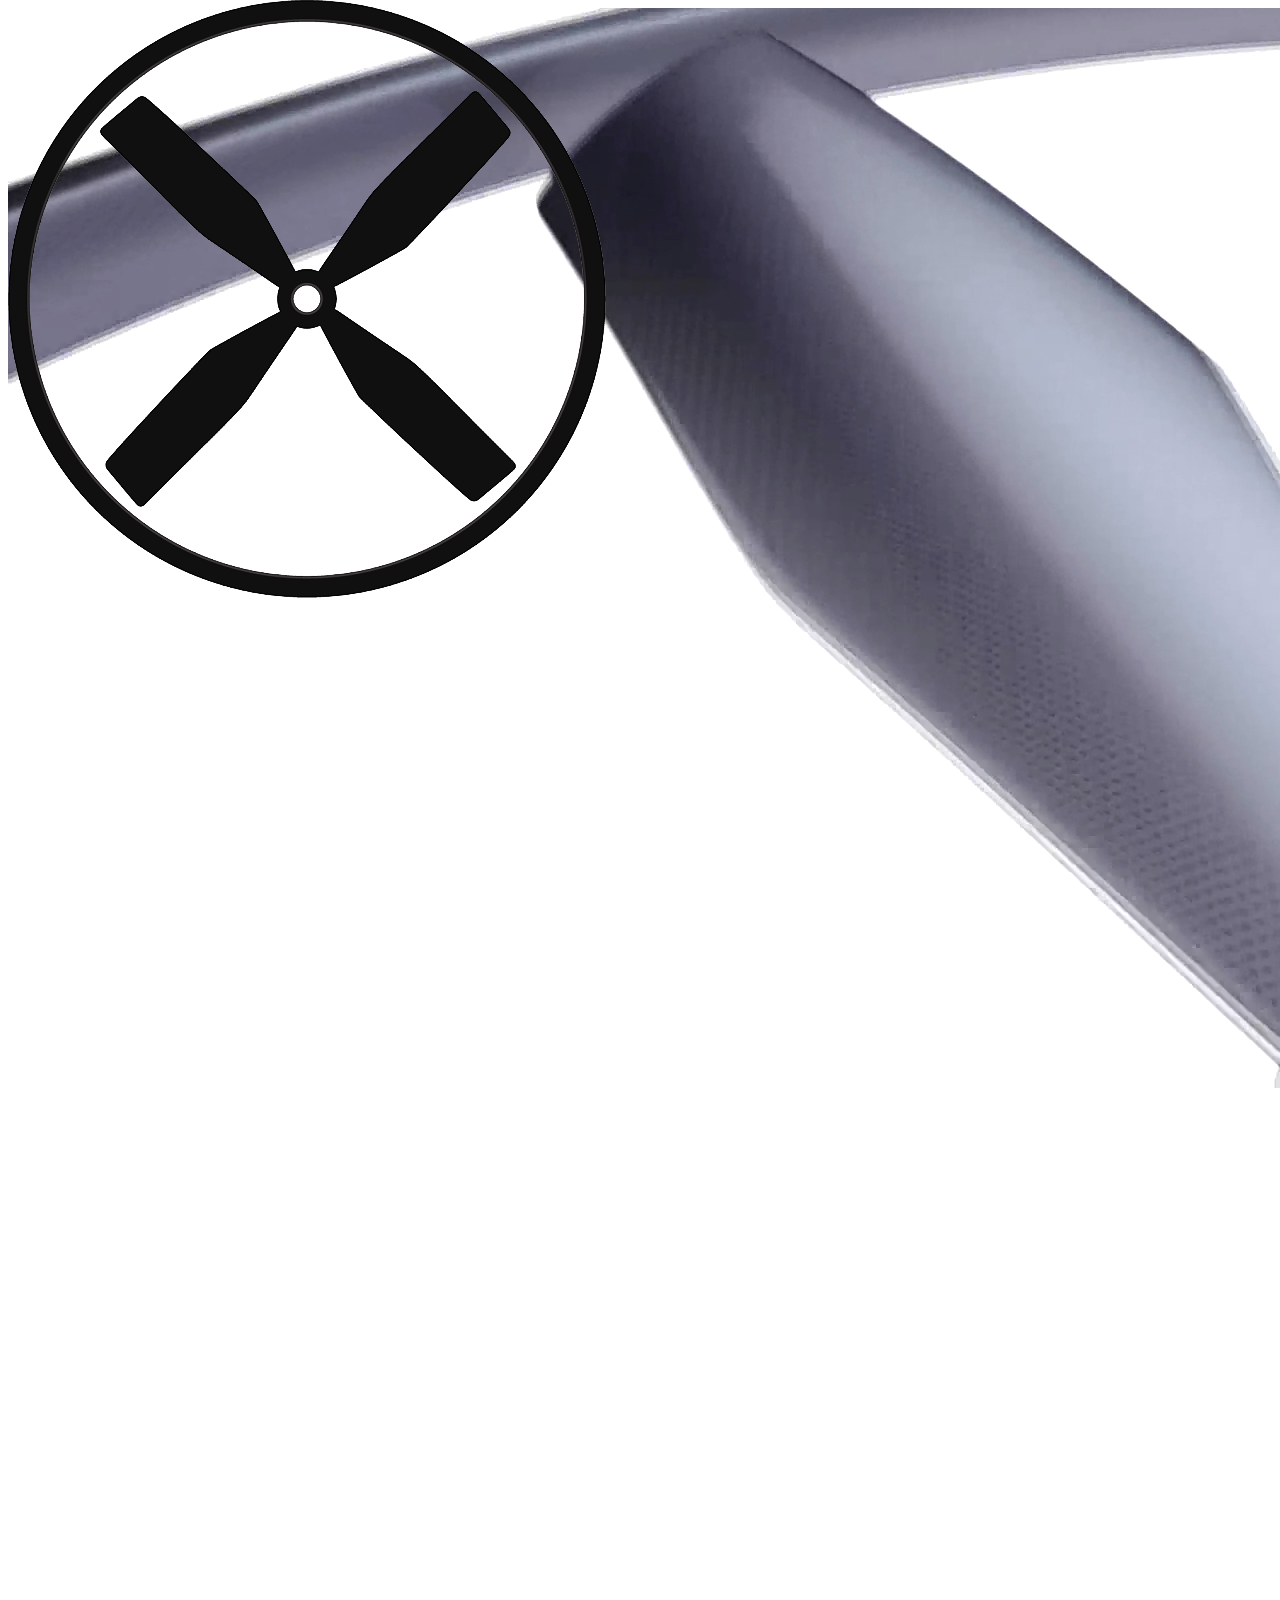
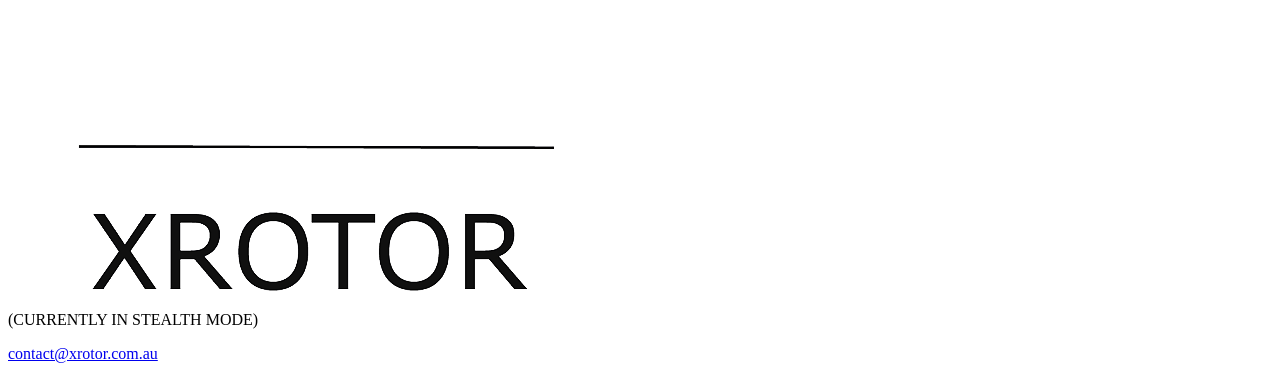
==== index.html @ 939e41bc "img pathes" ====
<!doctype html>
<html lang="ru-RU" class="no-js">
<head>
    <meta charset="UTF-8">
    <title> XROTOR</title>

    <link href="//www.google-analytics.com" rel="dns-prefetch">
    <link href="img/icons/favicon.ico"
          rel="shortcut icon">
    <link href="img/icons/touch.png"
          rel="apple-touch-icon-precomposed">
    <link rel='stylesheet' href='style.css' media='all'/>
    <meta http-equiv="X-UA-Compatible" content="IE=edge,chrome=1">
    <meta name="viewport" content="width=device-width, initial-scale=1.0">
    <meta name="description" content="">

    <link rel='dns-prefetch' href='//home.vik'/>
    <link rel='dns-prefetch' href='//s.w.org'/>
    <script type="text/javascript">
        window._wpemojiSettings = {
            "baseUrl": "https:\/\/s.w.org\/images\/core\/emoji\/11\/72x72\/",
            "ext": ".png",
            "svgUrl": "https:\/\/s.w.org\/images\/core\/emoji\/11\/svg\/",
            "svgExt": ".svg",
            "source": {"concatemoji": "http:\/\/home.vik\/wordpress\/wp-includes\/js\/wp-emoji-release.min.js?ver=5.0.3"}
        };
        !function (a, b, c) {
            function d(a, b) {
                var c = String.fromCharCode;
                l.clearRect(0, 0, k.width, k.height), l.fillText(c.apply(this, a), 0, 0);
                var d = k.toDataURL();
                l.clearRect(0, 0, k.width, k.height), l.fillText(c.apply(this, b), 0, 0);
                var e = k.toDataURL();
                return d === e
            }

            function e(a) {
                var b;
                if (!l || !l.fillText) return !1;
                switch (l.textBaseline = "top", l.font = "600 32px Arial", a) {
                    case"flag":
                        return !(b = d([55356, 56826, 55356, 56819], [55356, 56826, 8203, 55356, 56819])) && (b = d([55356, 57332, 56128, 56423, 56128, 56418, 56128, 56421, 56128, 56430, 56128, 56423, 56128, 56447], [55356, 57332, 8203, 56128, 56423, 8203, 56128, 56418, 8203, 56128, 56421, 8203, 56128, 56430, 8203, 56128, 56423, 8203, 56128, 56447]), !b);
                    case"emoji":
                        return b = d([55358, 56760, 9792, 65039], [55358, 56760, 8203, 9792, 65039]), !b
                }
                return !1
            }

            function f(a) {
                var c = b.createElement("script");
                c.src = a, c.defer = c.type = "text/javascript", b.getElementsByTagName("head")[0].appendChild(c)
            }

            var g, h, i, j, k = b.createElement("canvas"), l = k.getContext && k.getContext("2d");
            for (j = Array("flag", "emoji"), c.supports = {
                everything: !0,
                everythingExceptFlag: !0
            }, i = 0; i < j.length; i++) c.supports[j[i]] = e(j[i]), c.supports.everything = c.supports.everything && c.supports[j[i]], "flag" !== j[i] && (c.supports.everythingExceptFlag = c.supports.everythingExceptFlag && c.supports[j[i]]);
            c.supports.everythingExceptFlag = c.supports.everythingExceptFlag && !c.supports.flag, c.DOMReady = !1, c.readyCallback = function () {
                c.DOMReady = !0
            }, c.supports.everything || (h = function () {
                c.readyCallback()
            }, b.addEventListener ? (b.addEventListener("DOMContentLoaded", h, !1), a.addEventListener("load", h, !1)) : (a.attachEvent("onload", h), b.attachEvent("onreadystatechange", function () {
                "complete" === b.readyState && c.readyCallback()
            })), g = c.source || {}, g.concatemoji ? f(g.concatemoji) : g.wpemoji && g.twemoji && (f(g.twemoji), f(g.wpemoji)))
        }(window, document, window._wpemojiSettings);
    </script>
    <style type="text/css">
        img.wp-smiley,
        img.emoji {
            display: inline !important;
            border: none !important;
            box-shadow: none !important;
            height: 1em !important;
            width: 1em !important;
            margin: 0 .07em !important;
            vertical-align: -0.1em !important;
            background: none !important;
            padding: 0 !important;
        }
    </style>
    <link rel='stylesheet' id='wp-block-library-css'
          href='http://home.vik/wordpress/wp-includes/css/dist/block-library/style.min.css?ver=5.0.3' media='all'/>
    <link rel='stylesheet' id='normalize-css'
          href='http://home.vik/wordpress/wp-content/themes/html5blank-stable/normalize.css?ver=1.0' media='all'/>
    <link rel='stylesheet' id='html5blank-css'
          href='http://home.vik/wordpress/wp-content/themes/html5blank-stable/style.css?ver=1.0' media='all'/>
    <script type='text/javascript'
            src='http://home.vik/wordpress/wp-content/themes/html5blank-stable/js/lib/conditionizr-4.3.0.min.js?ver=4.3.0'></script>
    <script type='text/javascript'
            src='http://home.vik/wordpress/wp-content/themes/html5blank-stable/js/lib/modernizr-2.7.1.min.js?ver=2.7.1'></script>
    <script type='text/javascript' src='http://home.vik/wordpress/wp-includes/js/jquery/jquery.js?ver=1.12.4'></script>
    <script type='text/javascript'
            src='http://home.vik/wordpress/wp-includes/js/jquery/jquery-migrate.min.js?ver=1.4.1'></script>
    <script type='text/javascript'
            src='http://home.vik/wordpress/wp-content/themes/html5blank-stable/js/scripts.js?ver=1.0.0'></script>
    <link rel='https://api.w.org/' href='http://home.vik/wordpress/wp-json/'/>
    <link rel="icon"
          href="img/cropped-xrotorVideoStealthFrame-32x32.jpg"
          sizes="32x32"/>
    <link rel="icon"
          href="img/cropped-xrotorVideoStealthFrame-192x192.jpg"
          sizes="192x192"/>
    <link rel="apple-touch-icon-precomposed"
          href="img/cropped-xrotorVideoStealthFrame-180x180.jpg"/>
    <meta name="msapplication-TileImage"
          content="img/cropped-xrotorVideoStealthFrame-270x270.jpg"/>
    <script>
        // conditionizr.com
        // configure environment tests
        conditionizr.config({
            assets: 'http://home.vik/wordpress/wp-content/themes/html5blank-stable',
            tests: {}
        });
    </script>

</head>
<body class="home">

<!-- wrapper -->
<div class="wrapper">

    <!-- header deleted-->

    <main role="main">
        <!-- section -->
        <div class="vid fullscreen-bg">
            <video id="vid" autoplay muted poster="img/load_fullscreen.gif" class="fullscreen-bg__video">
                <source src="img/xrotorVideo.mp4" type="video/mp4">
                <source src="img/xrotorVideo.webm" type="video/webm">
                <source src="img/xrotorVideo.ogv" type="video/ogg">
                <p>HTML Video is not supported by your browser. Sorry for this :(</p>
            </video>
        </div>
        <div class="vidMobile fullscreen-bg">
            <div class="fullscreen-bg__image">
                <img class="logo" src="img/text.png" alt="">
                <div class="logoWrap"><img id="rotor" class="rotor logo" src="img/rotor.png" alt=""></div>
                <p class="stealth">(CURRENTLY IN STEALTH MODE)</p>
            </div>
        </div>
        <div id="cont" class="content">
            <p class="linkHidden" id="link" ><a href="mailto:contact@xrotor.com.au">contact@xrotor.com.au</a></p>
        </div>
        <!-- /section -->
    </main>
    <script>
        window.onload = function () {
            var vid = document.getElementById('vid');
            var link = document.getElementById('link');
            var logoWrap = document.querySelector('.logoWrap');
            var rotor = document.getElementById('rotor');
            vid.addEventListener('ended', myHandler, false);

            function myHandler(e) {
                if (!e) {
                    e = window.event;
                }
                link.classList.remove('linkHidden');
                link.classList.add('link');
            }
            logoWrap.style.width =  getComputedStyle(rotor).width;
            logoWrap.style.height =  getComputedStyle(rotor).height;
            logoWrap.style.position = "absolute";
            logoWrap.style.top = "0";
        };
    </script>
</div>
</body>
</html>
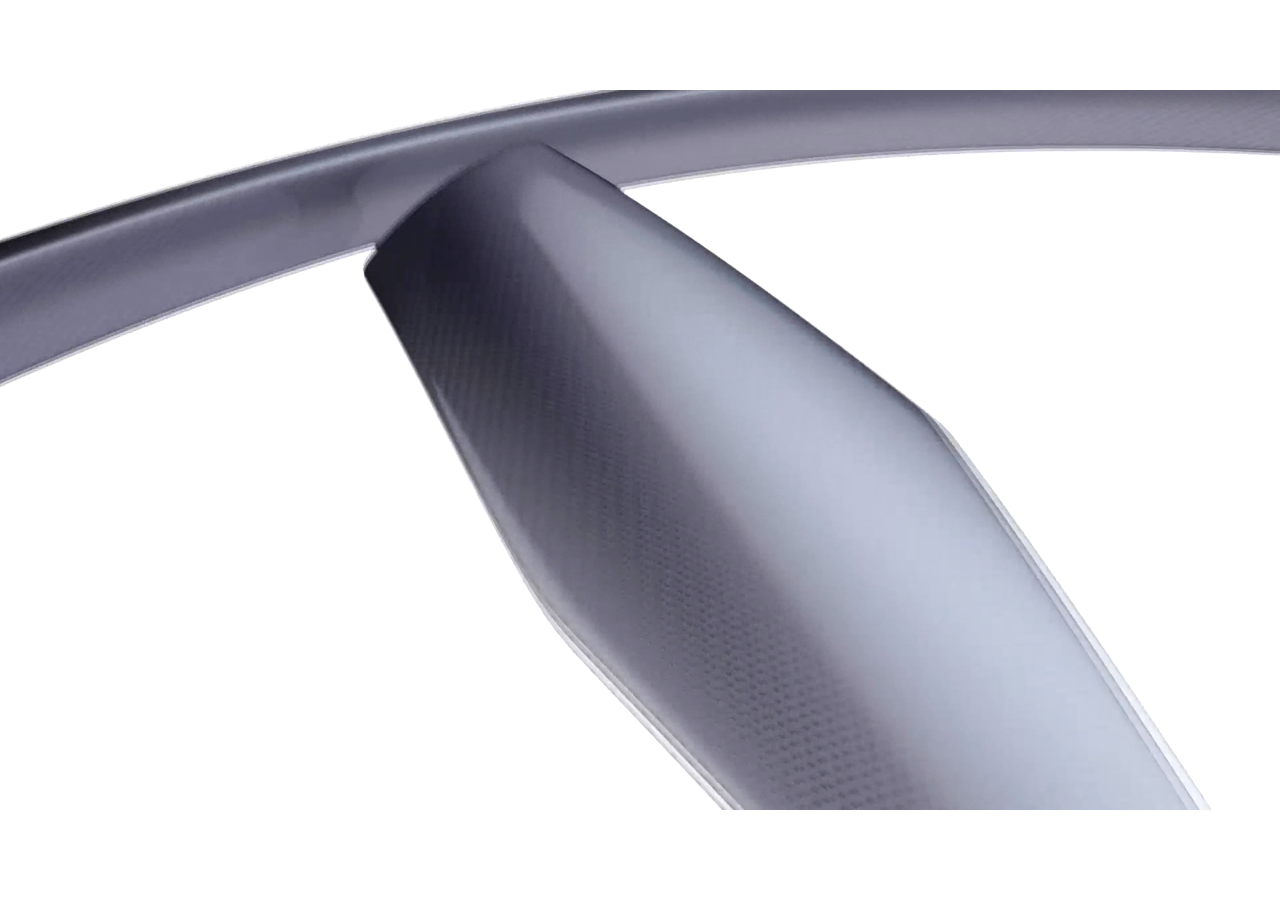
==== commit fba61cbe: "desktops css adjusted" ====
--- a/index.html
+++ b/index.html
@@ -85,6 +85,7 @@
           href='http://home.vik/wordpress/wp-content/themes/html5blank-stable/normalize.css?ver=1.0' media='all'/>
     <link rel='stylesheet' id='html5blank-css'
           href='http://home.vik/wordpress/wp-content/themes/html5blank-stable/style.css?ver=1.0' media='all'/>
+    <link rel='stylesheet' href='style.css' media='all'/>
     <script type='text/javascript'
             src='http://home.vik/wordpress/wp-content/themes/html5blank-stable/js/lib/conditionizr-4.3.0.min.js?ver=4.3.0'></script>
     <script type='text/javascript'
--- a/style.css
+++ b/style.css
@@ -0,0 +1,857 @@
+/*
+	Theme Name: HTML5 Blank
+	Theme URI: http://html5blank.com
+	Description: HTML5 Blank WordPress Theme
+	Version: 1.4.3
+	Author: Todd Motto (@toddmotto)
+	Author URI: http://toddmotto.com
+	Tags: Blank, HTML5, CSS3
+
+	License: MIT
+	License URI: http://opensource.org/licenses/mit-license.php
+*/
+.fullscreen-bg {
+    position: fixed;
+    top: 0;
+    right: 0;
+    bottom: 0;
+    left: 0;
+    overflow: hidden;
+    height: 100%;
+    background-color: #fff;
+}
+
+.fullscreen-bg__image {
+    max-height: 100vh;
+    position: absolute;
+    top: 40%;
+    left: 50%;
+    width: 50%;
+    -webkit-transform: translate(-50%, -40%);
+    -ms-transform: translate(-50%, -40%);
+    transform: translate(-50%, -40%);
+    -webkit-animation: opa 2s ease;
+    animation: opa 2s ease;
+    background-color: #fff;
+    text-align: center;
+    max-width: 400px;
+}
+
+.logo {
+    width: 100%;
+}
+
+.rotor {
+    position: absolute;
+    top: 0;
+    left: 0;
+
+}
+
+@-webkit-keyframes opa {
+    from {
+        opacity: 0;
+    }
+
+    to {
+        opacity: 1;
+    }
+}
+
+@keyframes opa {
+    from {
+        opacity: 0;
+    }
+
+    to {
+        opacity: 1;
+    }
+}
+
+@-webkit-keyframes stealth {
+    0% {
+        -webkit-transform: scale(0, 0);
+        -ms-transform: scale(0, 0);
+        transform: scale(0, 0);
+    }
+
+    50% {
+        -webkit-transform: scale(0, 0);
+        -ms-transform: scale(0, 0);
+        transform: scale(0, 0);
+    }
+
+    100% {
+        -webkit-transform: scale(1, 1);
+        -ms-transform: scale(1, 1);
+        transform: scale(1, 1);
+    }
+}
+
+@keyframes stealth {
+    0% {
+        -webkit-transform: scale(0, 0);
+        -ms-transform: scale(0, 0);
+        transform: scale(0, 0);
+    }
+
+    50% {
+        -webkit-transform: scale(0, 0);
+        -ms-transform: scale(0, 0);
+        transform: scale(0, 0);
+    }
+
+    100% {
+        -webkit-transform: scale(1, 1);
+        -ms-transform: scale(1, 1);
+        transform: scale(1, 1);
+    }
+}
+
+@-webkit-keyframes imageOpa {
+    0% {
+        opacity: 0;
+    }
+
+    75% {
+        opacity: 0;
+    }
+
+    100% {
+        opacity: 1;
+    }
+
+}
+
+@keyframes imageOpa {
+    0% {
+        opacity: 0;
+    }
+
+    75% {
+        opacity: 0;
+    }
+
+    100% {
+        opacity: 1;
+    }
+
+}
+
+.stealth {
+    position: absolute;
+    bottom: -20%;
+    left: -50%;
+    padding: 0;
+    margin: 0 auto;
+    width: 200%;
+    transform: scale(0);
+    -webkit-animation: stealth 2s ease 8s;
+    animation: stealth 2s ease 8s forwards;
+    color: rgba(127,127,127,255);
+}
+
+.fullscreen-bg__video {
+    max-height: 100vh;
+    position: absolute;
+    top: 50%;
+    left: 0;
+    width: 100%;
+    -webkit-transform: translate(0, -50%);
+    -ms-transform: translate(0, -50%);
+    transform: translate(0, -50%);
+    -webkit-animation: opa 2s ease;
+    animation: opa 2s ease;
+    background-color: #fff;
+}
+
+.content {
+    position: absolute;
+    left: 0;
+    top: 0;
+    width: 100%;
+    height: 100vh;
+}
+
+.vidMobile {
+    display: none;
+    opacity: 0;
+    visibility: hidden;
+}
+
+.linkHidden {
+    display: none;
+    opacity: 0;
+    visibility: hidden;
+}
+
+.link,
+.linkHidden {
+    position: absolute;
+    left: 50%;
+    -webkit-transform: translateX(-50%);
+    -ms-transform: translateX(-50%);
+    transform: translateX(-50%);
+    bottom: calc(1% + 2vh);
+}
+
+.link {
+    -webkit-animation: opa 2s ease-in-out forwards;
+    animation: opa 2s ease-in-out forwards;
+}
+
+.linkHidden {
+    -webkit-animation: imageOpa 2s ease 2s;
+    animation: imageOpa 2s ease 2s;
+}
+
+.link a {
+    font-size: 44px;
+    color: rgba(127,127,127,255);
+}
+
+#link a:hover {
+    text-decoration: underline;
+}
+
+@media (min-width: 1680px) {
+    .link a {
+        font-size: 54px;
+    } {
+    bottom: calc(1% + 3vh);
+}
+}
+
+
+
+
+
+/*Laptops - Video*/
+@media (min-width: 1025px) and (max-width: 1280px) and (max-height: 700px) {
+    #link {
+        bottom: calc(4% - 20px);
+    }
+
+    #link a {
+        font-size: 30px;
+    }
+}
+
+/*Mobile Images Portrait*/
+@media (min-width: 768px) and (max-width: 1024px) {
+    .vid {
+        display: none;
+        opacity: 0;
+        visibility: hidden;
+    }
+
+    .vidMobile {
+        display: inline-block;
+        opacity: 1;
+        visibility: visible;
+    }
+
+    .linkHidden {
+        display: inline-block;
+        -webkit-animation: imageOpa 2s ease 1s forwards;
+        animation: imageOpa 2s ease 9s forwards;
+        visibility: visible;
+    }
+}
+
+@media (min-width: 481px) and (max-width: 767px) {
+    .vid {
+        display: none;
+        opacity: 0;
+        visibility: hidden;
+    }
+
+    .vidMobile {
+        display: inline-block;
+        opacity: 1;
+        visibility: visible;
+    }
+
+    .linkHidden {
+        display: inline-block;
+        -webkit-animation: imageOpa 2s ease 1s forwards;
+        animation: imageOpa 2s ease 9s forwards;
+        visibility: visible;
+    }
+
+    #link {
+        bottom: calc(3% - 20px);
+    }
+
+    #link a {
+        font-size: 20px;
+    }
+
+    .stealth {
+        font-size: 24px;
+    }
+}
+
+@media (min-width: 481px) and (max-width: 767px) {
+    .vid {
+        display: none;
+        opacity: 0;
+        visibility: hidden;
+    }
+
+    .vidMobile {
+        display: inline-block;
+        opacity: 1;
+        visibility: visible;
+    }
+
+    .linkHidden {
+        display: inline-block;
+        -webkit-animation: imageOpa 2s ease 1s forwards;
+        animation: imageOpa 2s ease 9s forwards;
+        visibility: visible;
+    }
+
+    #link {
+        bottom: calc(3% - 20px);
+    }
+
+    #link a {
+        font-size: 20px;
+    }
+
+    .stealth {
+        font-size: 24px;
+    }
+}
+
+
+@media (min-width: 320px) and (max-width: 480px) {
+    .vid {
+        display: none;
+        opacity: 0;
+        visibility: hidden;
+    }
+
+    .vidMobile {
+        display: inline-block;
+        opacity: 1;
+        visibility: visible;
+    }
+
+    .linkHidden {
+        display: inline-block;
+        -webkit-animation: imageOpa 2s ease 1s forwards;
+        animation: imageOpa 2s ease 9s forwards;
+        visibility: visible;
+    }
+
+    #link {
+        bottom: 10%;
+    }
+
+    #link a {
+        font-size: 16px;
+    }
+
+    .stealth {
+        font-size: 16px;
+    }
+}
+
+/*Mobiles Image Landscape*/
+@media (min-width: 768px) and (max-width: 1024px) and (orientation: landscape) {
+    .vid {
+        display: none;
+        opacity: 0;
+        visibility: hidden;
+    }
+
+    .vidMobile {
+        display: inline-block;
+        opacity: 1;
+        visibility: visible;
+    }
+
+    .linkHidden {
+        display: inline-block;
+        -webkit-animation: imageOpa 2s ease 1s forwards;
+        animation: imageOpa 2s ease 9s forwards;
+        visibility: visible;
+    }
+
+    #link {
+        bottom: calc(2% - 22px);
+    }
+
+    #link a {
+        font-size: 24px;
+    }
+
+    .fullscreen-bg__image {
+        top: 35%;
+        width: 26%;
+    }
+
+    .stealth {
+        bottom: -36px;
+        font-size: 22px;
+    }
+}
+
+@media (min-width: 481px) and (max-width: 767px) and (orientation: landscape) {
+    .vid {
+        display: none;
+        opacity: 0;
+        visibility: hidden;
+    }
+
+    .vidMobile {
+        display: inline-block;
+        opacity: 1;
+        visibility: visible;
+    }
+
+    .linkHidden {
+        display: inline-block;
+        -webkit-animation: imageOpa 2s ease 1s forwards;
+        animation: imageOpa 2s ease 9s forwards;
+        visibility: visible;
+    }
+
+    #link {
+        bottom: calc(2% - 25px);
+    }
+
+    #link a {
+        font-size: 18px;
+    }
+
+    .fullscreen-bg__image {
+        top: 35%;
+        width: 26%;
+    }
+
+    .stealth {
+        bottom: -30px;
+        font-size: 14px;
+    }
+}
+
+
+@media (min-width: 320px) and (max-width: 480px) and (orientation: landscape) {
+    .vid {
+        display: none;
+        opacity: 0;
+        visibility: hidden;
+    }
+
+    .vidMobile {
+        display: inline-block;
+        opacity: 1;
+        visibility: visible;
+    }
+
+    .linkHidden {
+        display: inline-block;
+        -webkit-animation: imageOpa 2s ease 1s forwards;
+        animation: imageOpa 2s ease 9s forwards;
+        visibility: visible;
+    }
+
+    #link {
+        bottom: -12%;
+    }
+
+    #link a {
+        font-size: 16px;
+
+    }
+
+    .fullscreen-bg__image {
+        top: 35%;
+        width: 26%;
+    }
+
+    .stealth {
+        bottom: -20px;
+        font-size: 12px;
+    }
+}
+
+
+/*iPad pro*/
+@media only screen
+and (min-width: 1024px)
+and (max-height: 1366px)
+and (orientation: landscape)
+and (-webkit-min-device-pixel-ratio: 1.5) {
+		.vid {
+			display: none;
+			opacity: 0;
+			visibility: hidden;
+		}
+    .vidMobile {
+        display: inline-block;
+        opacity: 1;
+        visibility: visible;
+    }
+    .linkHidden {
+        display: inline-block;
+        animation: imageOpa 2s ease 9s forwards;
+        visibility: visible;
+    }
+		#link {
+			bottom: calc(5% - 22px);
+		}
+		#link a{
+			font-size: 30px;
+		}
+		.fullscreen-bg__image {
+			top: 35%;
+			width: 26%;
+		}
+		.stealth {
+			bottom: -40px;
+			font-size: 26px;
+		}
+	}
+
+@keyframes rotMain {
+    0% {
+        transform: rotate(0deg);
+    }
+    100% {
+        transform: rotate(10800deg);
+    }
+}
+
+@keyframes scaleMain{
+    0% {
+        transform:scale(0);
+    }
+
+    100% {
+        transform: scale(1);
+    }
+}
+
+@keyframes fluct {
+    0% {
+        transform: rotate(-3deg);
+    }
+
+    10% {
+        transform: rotate(-15deg);
+    }
+    30% {
+        transform: rotate(8deg);
+    }
+
+    60% {
+        transform: rotate(-4deg);
+    }
+    100% {
+        transform: rotate(0deg);
+    }
+}
+
+.logoWrap {
+    max-width: 100%;
+    max-height: 100%;
+    transform-origin: 50% 50%;
+    animation: rotMain 7s cubic-bezier(.26,.55,.38,1.02) forwards, fluct 2s ease-in-out 7s forwards;
+}
+
+.rotor {
+    animation: scaleMain 2s;
+}
+
+/*End of Xrotor Styles*/
+
+*,
+*:after,
+*:before {
+	-moz-box-sizing:border-box;
+	box-sizing:border-box;
+	-webkit-font-smoothing:antialiased;
+	font-smoothing:antialiased;
+	text-rendering:optimizeLegibility;
+}
+/* html element 62.5% font-size for REM use */
+html {
+	font-size:62.5%;
+}
+body {
+	font:300 30px/1.4 Verdana, Arial, sans-serif;
+	color:#000;
+}
+/* clear */
+.clear:before,
+.clear:after {
+    content:' ';
+    display:table;
+}
+
+.clear:after {
+    clear:both;
+}
+.clear {
+    *zoom:1;
+}
+
+a {
+    color: rgba(127,127,127,255);
+	text-decoration:none;
+}
+a:hover {
+	color:#444;
+}
+a:focus {
+	outline:0;
+}
+a:hover,
+a:active {
+	outline:0;
+}
+input:focus {
+	outline:0;
+	border:1px solid #04A4CC;
+}
+
+/*------------------------------------*\
+    STRUCTURE
+\*------------------------------------*/
+
+/* wrapper */
+.wrapper {
+	max-width:1920px;
+	width:100%;
+	margin:0 auto;
+	position:relative;
+}
+/* header */
+.header {
+
+}
+/* logo */
+.logo {
+
+}
+.logo-img {
+
+}
+/* nav */
+.nav {
+
+}
+/* sidebar */
+.sidebar {
+
+}
+/* footer */
+.footer {
+
+}
+
+/*------------------------------------*\
+    PAGES
+\*------------------------------------*/
+
+
+
+/*------------------------------------*\
+    IMAGES
+\*------------------------------------*/
+
+
+
+/*------------------------------------*\
+	TYPOGRAPHY
+\*------------------------------------*/
+
+@font-face {
+	font-family:'Font-Name';
+	src:url('fonts/font-name.eot');
+	src:url('fonts/font-name.eot?#iefix') format('embedded-opentype'),
+		url('fonts/font-name.woff') format('woff'),
+		url('fonts/font-name.ttf') format('truetype'),
+		url('fonts/font-name.svg#font-name') format('svg');
+    font-weight:normal;
+    font-style:normal;
+}
+
+/*------------------------------------*\
+    RESPONSIVE
+\*------------------------------------*/
+
+@media only screen and (min-width:320px) {
+
+}
+@media only screen and (min-width:480px) {
+
+}
+@media only screen and (min-width:768px) {
+
+}
+@media only screen and (min-width:1024px) {
+
+}
+@media only screen and (min-width:1140px) {
+
+}
+@media only screen and (min-width:1280px) {
+
+}
+@media only screen and (-webkit-min-device-pixel-ratio:1.5),
+	   only screen and (min-resolution:144dpi) {
+
+}
+
+/*------------------------------------*\
+    MISC
+\*------------------------------------*/
+
+::selection {
+	background:#04A4CC;
+	color:#FFF;
+	text-shadow:none;
+}
+::-webkit-selection {
+	background:#04A4CC;
+	color:#FFF;
+	text-shadow:none;
+}
+::-moz-selection {
+	background:#04A4CC;
+	color:#FFF;
+	text-shadow:none;
+}
+
+/*------------------------------------*\
+    WORDPRESS CORE
+\*------------------------------------*/
+
+.alignnone {
+	margin:5px 20px 20px 0;
+}
+.aligncenter,
+div.aligncenter {
+	display:block;
+	margin:5px auto 5px auto;
+}
+.alignright {
+	float:right;
+	margin:5px 0 20px 20px;
+}
+.alignleft {
+	float:left;
+	margin:5px 20px 20px 0;
+}
+a img.alignright {
+	float:right;
+	margin:5px 0 20px 20px;
+}
+a img.alignnone {
+	margin:5px 20px 20px 0;
+}
+a img.alignleft {
+	float:left;
+	margin:5px 20px 20px 0;
+}
+a img.aligncenter {
+	display:block;
+	margin-left:auto;
+	margin-right:auto;
+}
+.wp-caption {
+	background:#FFF;
+	border:1px solid #F0F0F0;
+	max-width:96%;
+	padding:5px 3px 10px;
+	text-align:center;
+}
+.wp-caption.alignnone {
+	margin:5px 20px 20px 0;
+}
+.wp-caption.alignleft {
+	margin:5px 20px 20px 0;
+}
+.wp-caption.alignright {
+	margin:5px 0 20px 20px;
+}
+.wp-caption img {
+	border:0 none;
+	height:auto;
+	margin:0;
+	max-width:98.5%;
+	padding:0;
+	width:auto;
+}
+.wp-caption .wp-caption-text,
+.gallery-caption {
+	font-size:11px;
+	line-height:17px;
+	margin:0;
+	padding:0 4px 5px;
+}
+.sticky {
+
+}
+.bypostauthor {
+
+}
+
+/*------------------------------------*\
+    PRINT
+\*------------------------------------*/
+
+@media print {
+	* {
+		background:transparent !important;
+		color:#000 !important;
+		box-shadow:none !important;
+		text-shadow:none !important;
+	}
+	a,
+	a:visited {
+		text-decoration:underline;
+	}
+	a[href]:after {
+		content:" (" attr(href) ")";
+	}
+	abbr[title]:after {
+		content:" (" attr(title) ")";
+	}
+	.ir a:after,
+	a[href^="javascript:"]:after,
+	a[href^="#"]:after {
+		content:"";
+	}
+	pre,blockquote {
+		border:1px solid #999;
+		page-break-inside:avoid;
+	}
+	thead {
+		display:table-header-group;
+	}
+	tr,img {
+		page-break-inside:avoid;
+	}
+	img {
+		max-width:100% !important;
+	}
+	@page {
+		margin:0.5cm;
+	}
+	p,
+	h2,
+	h3 {
+		orphans:3;
+		widows:3;
+	}
+	h2,
+	h3 {
+		page-break-after:avoid;
+	}
+}
--- a/style.css
+++ b/style.css
@@ -0,0 +1,857 @@
+/*
+	Theme Name: HTML5 Blank
+	Theme URI: http://html5blank.com
+	Description: HTML5 Blank WordPress Theme
+	Version: 1.4.3
+	Author: Todd Motto (@toddmotto)
+	Author URI: http://toddmotto.com
+	Tags: Blank, HTML5, CSS3
+
+	License: MIT
+	License URI: http://opensource.org/licenses/mit-license.php
+*/
+.fullscreen-bg {
+    position: fixed;
+    top: 0;
+    right: 0;
+    bottom: 0;
+    left: 0;
+    overflow: hidden;
+    height: 100%;
+    background-color: #fff;
+}
+
+.fullscreen-bg__image {
+    max-height: 100vh;
+    position: absolute;
+    top: 40%;
+    left: 50%;
+    width: 50%;
+    -webkit-transform: translate(-50%, -40%);
+    -ms-transform: translate(-50%, -40%);
+    transform: translate(-50%, -40%);
+    -webkit-animation: opa 2s ease;
+    animation: opa 2s ease;
+    background-color: #fff;
+    text-align: center;
+    max-width: 400px;
+}
+
+.logo {
+    width: 100%;
+}
+
+.rotor {
+    position: absolute;
+    top: 0;
+    left: 0;
+
+}
+
+@-webkit-keyframes opa {
+    from {
+        opacity: 0;
+    }
+
+    to {
+        opacity: 1;
+    }
+}
+
+@keyframes opa {
+    from {
+        opacity: 0;
+    }
+
+    to {
+        opacity: 1;
+    }
+}
+
+@-webkit-keyframes stealth {
+    0% {
+        -webkit-transform: scale(0, 0);
+        -ms-transform: scale(0, 0);
+        transform: scale(0, 0);
+    }
+
+    50% {
+        -webkit-transform: scale(0, 0);
+        -ms-transform: scale(0, 0);
+        transform: scale(0, 0);
+    }
+
+    100% {
+        -webkit-transform: scale(1, 1);
+        -ms-transform: scale(1, 1);
+        transform: scale(1, 1);
+    }
+}
+
+@keyframes stealth {
+    0% {
+        -webkit-transform: scale(0, 0);
+        -ms-transform: scale(0, 0);
+        transform: scale(0, 0);
+    }
+
+    50% {
+        -webkit-transform: scale(0, 0);
+        -ms-transform: scale(0, 0);
+        transform: scale(0, 0);
+    }
+
+    100% {
+        -webkit-transform: scale(1, 1);
+        -ms-transform: scale(1, 1);
+        transform: scale(1, 1);
+    }
+}
+
+@-webkit-keyframes imageOpa {
+    0% {
+        opacity: 0;
+    }
+
+    75% {
+        opacity: 0;
+    }
+
+    100% {
+        opacity: 1;
+    }
+
+}
+
+@keyframes imageOpa {
+    0% {
+        opacity: 0;
+    }
+
+    75% {
+        opacity: 0;
+    }
+
+    100% {
+        opacity: 1;
+    }
+
+}
+
+.stealth {
+    position: absolute;
+    bottom: -20%;
+    left: -50%;
+    padding: 0;
+    margin: 0 auto;
+    width: 200%;
+    transform: scale(0);
+    -webkit-animation: stealth 2s ease 8s;
+    animation: stealth 2s ease 8s forwards;
+    color: rgba(127,127,127,255);
+}
+
+.fullscreen-bg__video {
+    max-height: 100vh;
+    position: absolute;
+    top: 50%;
+    left: 0;
+    width: 100%;
+    -webkit-transform: translate(0, -50%);
+    -ms-transform: translate(0, -50%);
+    transform: translate(0, -50%);
+    -webkit-animation: opa 2s ease;
+    animation: opa 2s ease;
+    background-color: #fff;
+}
+
+.content {
+    position: absolute;
+    left: 0;
+    top: 0;
+    width: 100%;
+    height: 100vh;
+}
+
+.vidMobile {
+    display: none;
+    opacity: 0;
+    visibility: hidden;
+}
+
+.linkHidden {
+    display: none;
+    opacity: 0;
+    visibility: hidden;
+}
+
+.link,
+.linkHidden {
+    position: absolute;
+    left: 50%;
+    -webkit-transform: translateX(-50%);
+    -ms-transform: translateX(-50%);
+    transform: translateX(-50%);
+    bottom: calc(1% + 2vh);
+}
+
+.link {
+    -webkit-animation: opa 2s ease-in-out forwards;
+    animation: opa 2s ease-in-out forwards;
+}
+
+.linkHidden {
+    -webkit-animation: imageOpa 2s ease 2s;
+    animation: imageOpa 2s ease 2s;
+}
+
+.link a {
+    font-size: 44px;
+    color: rgba(127,127,127,255);
+}
+
+#link a:hover {
+    text-decoration: underline;
+}
+
+@media (min-width: 1680px) {
+    .link a {
+        font-size: 54px;
+    } {
+    bottom: calc(1% + 3vh);
+}
+}
+
+
+
+
+
+/*Laptops - Video*/
+@media (min-width: 1025px) and (max-width: 1280px) and (max-height: 700px) {
+    #link {
+        bottom: calc(4% - 20px);
+    }
+
+    #link a {
+        font-size: 30px;
+    }
+}
+
+/*Mobile Images Portrait*/
+@media (min-width: 768px) and (max-width: 1024px) {
+    .vid {
+        display: none;
+        opacity: 0;
+        visibility: hidden;
+    }
+
+    .vidMobile {
+        display: inline-block;
+        opacity: 1;
+        visibility: visible;
+    }
+
+    .linkHidden {
+        display: inline-block;
+        -webkit-animation: imageOpa 2s ease 1s forwards;
+        animation: imageOpa 2s ease 9s forwards;
+        visibility: visible;
+    }
+}
+
+@media (min-width: 481px) and (max-width: 767px) {
+    .vid {
+        display: none;
+        opacity: 0;
+        visibility: hidden;
+    }
+
+    .vidMobile {
+        display: inline-block;
+        opacity: 1;
+        visibility: visible;
+    }
+
+    .linkHidden {
+        display: inline-block;
+        -webkit-animation: imageOpa 2s ease 1s forwards;
+        animation: imageOpa 2s ease 9s forwards;
+        visibility: visible;
+    }
+
+    #link {
+        bottom: calc(3% - 20px);
+    }
+
+    #link a {
+        font-size: 20px;
+    }
+
+    .stealth {
+        font-size: 24px;
+    }
+}
+
+@media (min-width: 481px) and (max-width: 767px) {
+    .vid {
+        display: none;
+        opacity: 0;
+        visibility: hidden;
+    }
+
+    .vidMobile {
+        display: inline-block;
+        opacity: 1;
+        visibility: visible;
+    }
+
+    .linkHidden {
+        display: inline-block;
+        -webkit-animation: imageOpa 2s ease 1s forwards;
+        animation: imageOpa 2s ease 9s forwards;
+        visibility: visible;
+    }
+
+    #link {
+        bottom: calc(3% - 20px);
+    }
+
+    #link a {
+        font-size: 20px;
+    }
+
+    .stealth {
+        font-size: 24px;
+    }
+}
+
+
+@media (min-width: 320px) and (max-width: 480px) {
+    .vid {
+        display: none;
+        opacity: 0;
+        visibility: hidden;
+    }
+
+    .vidMobile {
+        display: inline-block;
+        opacity: 1;
+        visibility: visible;
+    }
+
+    .linkHidden {
+        display: inline-block;
+        -webkit-animation: imageOpa 2s ease 1s forwards;
+        animation: imageOpa 2s ease 9s forwards;
+        visibility: visible;
+    }
+
+    #link {
+        bottom: 10%;
+    }
+
+    #link a {
+        font-size: 16px;
+    }
+
+    .stealth {
+        font-size: 16px;
+    }
+}
+
+/*Mobiles Image Landscape*/
+@media (min-width: 768px) and (max-width: 1024px) and (orientation: landscape) {
+    .vid {
+        display: none;
+        opacity: 0;
+        visibility: hidden;
+    }
+
+    .vidMobile {
+        display: inline-block;
+        opacity: 1;
+        visibility: visible;
+    }
+
+    .linkHidden {
+        display: inline-block;
+        -webkit-animation: imageOpa 2s ease 1s forwards;
+        animation: imageOpa 2s ease 9s forwards;
+        visibility: visible;
+    }
+
+    #link {
+        bottom: calc(2% - 22px);
+    }
+
+    #link a {
+        font-size: 24px;
+    }
+
+    .fullscreen-bg__image {
+        top: 35%;
+        width: 26%;
+    }
+
+    .stealth {
+        bottom: -36px;
+        font-size: 22px;
+    }
+}
+
+@media (min-width: 481px) and (max-width: 767px) and (orientation: landscape) {
+    .vid {
+        display: none;
+        opacity: 0;
+        visibility: hidden;
+    }
+
+    .vidMobile {
+        display: inline-block;
+        opacity: 1;
+        visibility: visible;
+    }
+
+    .linkHidden {
+        display: inline-block;
+        -webkit-animation: imageOpa 2s ease 1s forwards;
+        animation: imageOpa 2s ease 9s forwards;
+        visibility: visible;
+    }
+
+    #link {
+        bottom: calc(2% - 25px);
+    }
+
+    #link a {
+        font-size: 18px;
+    }
+
+    .fullscreen-bg__image {
+        top: 35%;
+        width: 26%;
+    }
+
+    .stealth {
+        bottom: -30px;
+        font-size: 14px;
+    }
+}
+
+
+@media (min-width: 320px) and (max-width: 480px) and (orientation: landscape) {
+    .vid {
+        display: none;
+        opacity: 0;
+        visibility: hidden;
+    }
+
+    .vidMobile {
+        display: inline-block;
+        opacity: 1;
+        visibility: visible;
+    }
+
+    .linkHidden {
+        display: inline-block;
+        -webkit-animation: imageOpa 2s ease 1s forwards;
+        animation: imageOpa 2s ease 9s forwards;
+        visibility: visible;
+    }
+
+    #link {
+        bottom: -12%;
+    }
+
+    #link a {
+        font-size: 16px;
+
+    }
+
+    .fullscreen-bg__image {
+        top: 35%;
+        width: 26%;
+    }
+
+    .stealth {
+        bottom: -20px;
+        font-size: 12px;
+    }
+}
+
+
+/*iPad pro*/
+@media only screen
+and (min-width: 1024px)
+and (max-height: 1366px)
+and (orientation: landscape)
+and (-webkit-min-device-pixel-ratio: 1.5) {
+		.vid {
+			display: none;
+			opacity: 0;
+			visibility: hidden;
+		}
+    .vidMobile {
+        display: inline-block;
+        opacity: 1;
+        visibility: visible;
+    }
+    .linkHidden {
+        display: inline-block;
+        animation: imageOpa 2s ease 9s forwards;
+        visibility: visible;
+    }
+		#link {
+			bottom: calc(5% - 22px);
+		}
+		#link a{
+			font-size: 30px;
+		}
+		.fullscreen-bg__image {
+			top: 35%;
+			width: 26%;
+		}
+		.stealth {
+			bottom: -40px;
+			font-size: 26px;
+		}
+	}
+
+@keyframes rotMain {
+    0% {
+        transform: rotate(0deg);
+    }
+    100% {
+        transform: rotate(10800deg);
+    }
+}
+
+@keyframes scaleMain{
+    0% {
+        transform:scale(0);
+    }
+
+    100% {
+        transform: scale(1);
+    }
+}
+
+@keyframes fluct {
+    0% {
+        transform: rotate(-3deg);
+    }
+
+    10% {
+        transform: rotate(-15deg);
+    }
+    30% {
+        transform: rotate(8deg);
+    }
+
+    60% {
+        transform: rotate(-4deg);
+    }
+    100% {
+        transform: rotate(0deg);
+    }
+}
+
+.logoWrap {
+    max-width: 100%;
+    max-height: 100%;
+    transform-origin: 50% 50%;
+    animation: rotMain 7s cubic-bezier(.26,.55,.38,1.02) forwards, fluct 2s ease-in-out 7s forwards;
+}
+
+.rotor {
+    animation: scaleMain 2s;
+}
+
+/*End of Xrotor Styles*/
+
+*,
+*:after,
+*:before {
+	-moz-box-sizing:border-box;
+	box-sizing:border-box;
+	-webkit-font-smoothing:antialiased;
+	font-smoothing:antialiased;
+	text-rendering:optimizeLegibility;
+}
+/* html element 62.5% font-size for REM use */
+html {
+	font-size:62.5%;
+}
+body {
+	font:300 30px/1.4 Verdana, Arial, sans-serif;
+	color:#000;
+}
+/* clear */
+.clear:before,
+.clear:after {
+    content:' ';
+    display:table;
+}
+
+.clear:after {
+    clear:both;
+}
+.clear {
+    *zoom:1;
+}
+
+a {
+    color: rgba(127,127,127,255);
+	text-decoration:none;
+}
+a:hover {
+	color:#444;
+}
+a:focus {
+	outline:0;
+}
+a:hover,
+a:active {
+	outline:0;
+}
+input:focus {
+	outline:0;
+	border:1px solid #04A4CC;
+}
+
+/*------------------------------------*\
+    STRUCTURE
+\*------------------------------------*/
+
+/* wrapper */
+.wrapper {
+	max-width:1920px;
+	width:100%;
+	margin:0 auto;
+	position:relative;
+}
+/* header */
+.header {
+
+}
+/* logo */
+.logo {
+
+}
+.logo-img {
+
+}
+/* nav */
+.nav {
+
+}
+/* sidebar */
+.sidebar {
+
+}
+/* footer */
+.footer {
+
+}
+
+/*------------------------------------*\
+    PAGES
+\*------------------------------------*/
+
+
+
+/*------------------------------------*\
+    IMAGES
+\*------------------------------------*/
+
+
+
+/*------------------------------------*\
+	TYPOGRAPHY
+\*------------------------------------*/
+
+@font-face {
+	font-family:'Font-Name';
+	src:url('fonts/font-name.eot');
+	src:url('fonts/font-name.eot?#iefix') format('embedded-opentype'),
+		url('fonts/font-name.woff') format('woff'),
+		url('fonts/font-name.ttf') format('truetype'),
+		url('fonts/font-name.svg#font-name') format('svg');
+    font-weight:normal;
+    font-style:normal;
+}
+
+/*------------------------------------*\
+    RESPONSIVE
+\*------------------------------------*/
+
+@media only screen and (min-width:320px) {
+
+}
+@media only screen and (min-width:480px) {
+
+}
+@media only screen and (min-width:768px) {
+
+}
+@media only screen and (min-width:1024px) {
+
+}
+@media only screen and (min-width:1140px) {
+
+}
+@media only screen and (min-width:1280px) {
+
+}
+@media only screen and (-webkit-min-device-pixel-ratio:1.5),
+	   only screen and (min-resolution:144dpi) {
+
+}
+
+/*------------------------------------*\
+    MISC
+\*------------------------------------*/
+
+::selection {
+	background:#04A4CC;
+	color:#FFF;
+	text-shadow:none;
+}
+::-webkit-selection {
+	background:#04A4CC;
+	color:#FFF;
+	text-shadow:none;
+}
+::-moz-selection {
+	background:#04A4CC;
+	color:#FFF;
+	text-shadow:none;
+}
+
+/*------------------------------------*\
+    WORDPRESS CORE
+\*------------------------------------*/
+
+.alignnone {
+	margin:5px 20px 20px 0;
+}
+.aligncenter,
+div.aligncenter {
+	display:block;
+	margin:5px auto 5px auto;
+}
+.alignright {
+	float:right;
+	margin:5px 0 20px 20px;
+}
+.alignleft {
+	float:left;
+	margin:5px 20px 20px 0;
+}
+a img.alignright {
+	float:right;
+	margin:5px 0 20px 20px;
+}
+a img.alignnone {
+	margin:5px 20px 20px 0;
+}
+a img.alignleft {
+	float:left;
+	margin:5px 20px 20px 0;
+}
+a img.aligncenter {
+	display:block;
+	margin-left:auto;
+	margin-right:auto;
+}
+.wp-caption {
+	background:#FFF;
+	border:1px solid #F0F0F0;
+	max-width:96%;
+	padding:5px 3px 10px;
+	text-align:center;
+}
+.wp-caption.alignnone {
+	margin:5px 20px 20px 0;
+}
+.wp-caption.alignleft {
+	margin:5px 20px 20px 0;
+}
+.wp-caption.alignright {
+	margin:5px 0 20px 20px;
+}
+.wp-caption img {
+	border:0 none;
+	height:auto;
+	margin:0;
+	max-width:98.5%;
+	padding:0;
+	width:auto;
+}
+.wp-caption .wp-caption-text,
+.gallery-caption {
+	font-size:11px;
+	line-height:17px;
+	margin:0;
+	padding:0 4px 5px;
+}
+.sticky {
+
+}
+.bypostauthor {
+
+}
+
+/*------------------------------------*\
+    PRINT
+\*------------------------------------*/
+
+@media print {
+	* {
+		background:transparent !important;
+		color:#000 !important;
+		box-shadow:none !important;
+		text-shadow:none !important;
+	}
+	a,
+	a:visited {
+		text-decoration:underline;
+	}
+	a[href]:after {
+		content:" (" attr(href) ")";
+	}
+	abbr[title]:after {
+		content:" (" attr(title) ")";
+	}
+	.ir a:after,
+	a[href^="javascript:"]:after,
+	a[href^="#"]:after {
+		content:"";
+	}
+	pre,blockquote {
+		border:1px solid #999;
+		page-break-inside:avoid;
+	}
+	thead {
+		display:table-header-group;
+	}
+	tr,img {
+		page-break-inside:avoid;
+	}
+	img {
+		max-width:100% !important;
+	}
+	@page {
+		margin:0.5cm;
+	}
+	p,
+	h2,
+	h3 {
+		orphans:3;
+		widows:3;
+	}
+	h2,
+	h3 {
+		page-break-after:avoid;
+	}
+}
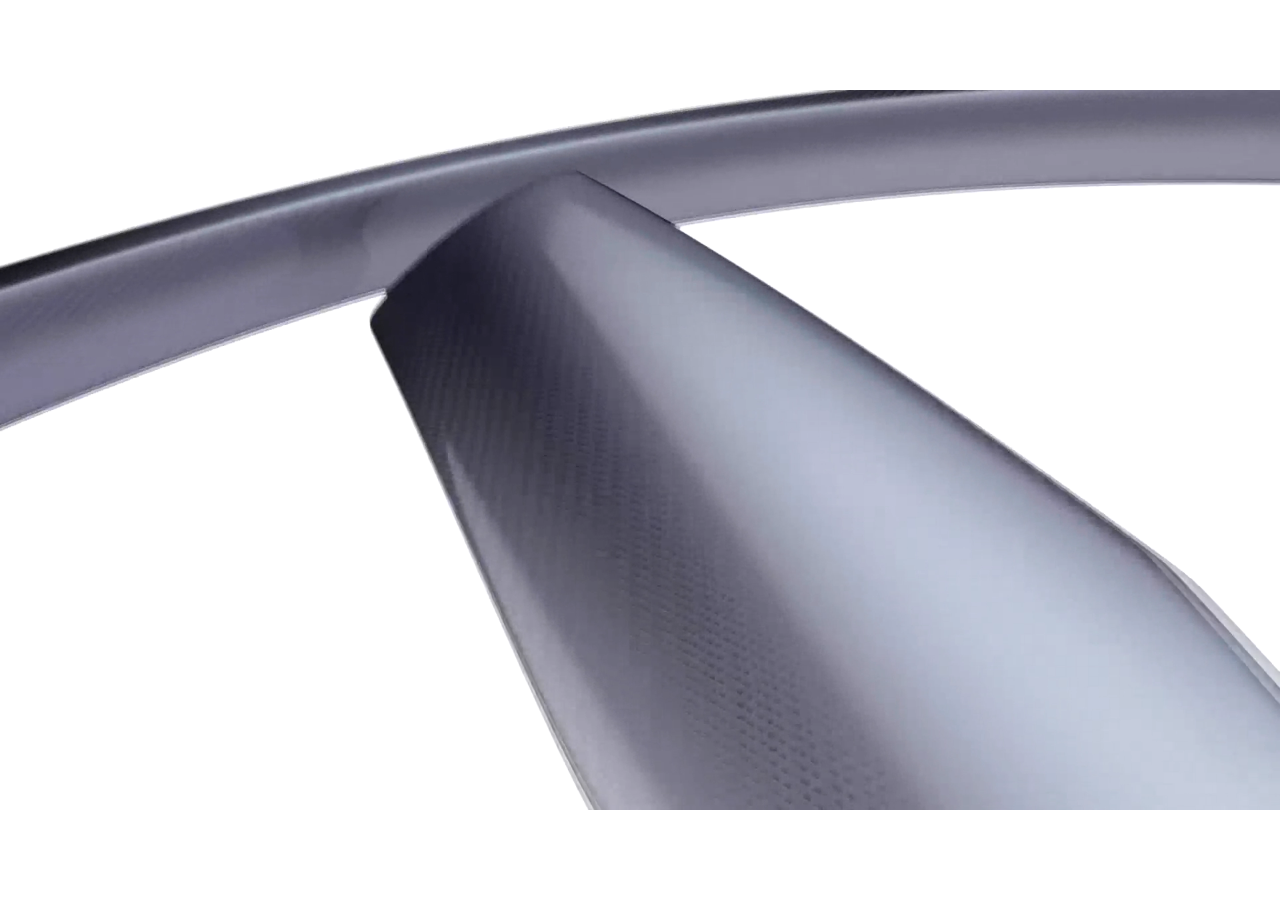
==== commit 0e3ae2f0: "margin 0" ====
--- a/index.html
+++ b/index.html
@@ -83,8 +83,8 @@
           href='http://home.vik/wordpress/wp-includes/css/dist/block-library/style.min.css?ver=5.0.3' media='all'/>
     <link rel='stylesheet' id='normalize-css'
           href='http://home.vik/wordpress/wp-content/themes/html5blank-stable/normalize.css?ver=1.0' media='all'/>
-    <link rel='stylesheet' id='html5blank-css'
-          href='http://home.vik/wordpress/wp-content/themes/html5blank-stable/style.css?ver=1.0' media='all'/>
+    <!--<link rel='stylesheet' id='html5blank-css'
+          href='http://home.vik/wordpress/wp-content/themes/html5blank-stable/style.css?ver=1.0' media='all'/>-->
     <link rel='stylesheet' href='style.css' media='all'/>
     <script type='text/javascript'
             src='http://home.vik/wordpress/wp-content/themes/html5blank-stable/js/lib/conditionizr-4.3.0.min.js?ver=4.3.0'></script>
@@ -136,11 +136,13 @@
         <div class="vidMobile fullscreen-bg">
             <div class="fullscreen-bg__image">
                 <img class="logo" src="img/text.png" alt="">
-                <div class="logoWrap"><img id="rotor" class="rotor logo" src="img/rotor.png" alt=""></div>
+                <div class="logoWrap" id="logoWrap">
+                    <img id="rotor" class="rotor logo" src="img/rotor.png" alt="">
+                </div>
                 <p class="stealth">(CURRENTLY IN STEALTH MODE)</p>
             </div>
         </div>
-        <div id="cont" class="content">
+        <div class="content">
             <p class="linkHidden" id="link" ><a href="mailto:contact@xrotor.com.au">contact@xrotor.com.au</a></p>
         </div>
         <!-- /section -->
@@ -159,11 +161,14 @@
                 }
                 link.classList.remove('linkHidden');
                 link.classList.add('link');
+                var linkBottom = ((parseInt(getComputedStyle(document.querySelector(".fullscreen-bg")).height) - parseInt(getComputedStyle(vid).height)))/2+parseInt(getComputedStyle(vid).height)*.87;
+                link.style.top = linkBottom+'px';
             }
             logoWrap.style.width =  getComputedStyle(rotor).width;
             logoWrap.style.height =  getComputedStyle(rotor).height;
             logoWrap.style.position = "absolute";
             logoWrap.style.top = "0";
+
         };
     </script>
 </div>
--- a/style.css
+++ b/style.css
@@ -170,7 +170,7 @@
     left: 0;
     top: 0;
     width: 100%;
-    height: 100vh;
+    height: 99vh;
 }
 
 .vidMobile {
@@ -178,6 +178,7 @@
     opacity: 0;
     visibility: hidden;
 }
+
 
 .linkHidden {
     display: none;
@@ -193,6 +194,7 @@
     -ms-transform: translateX(-50%);
     transform: translateX(-50%);
     bottom: calc(1% + 2vh);
+    margin: 0;
 }
 
 .link {
@@ -217,9 +219,7 @@
 @media (min-width: 1680px) {
     .link a {
         font-size: 54px;
-    } {
-    bottom: calc(1% + 3vh);
-}
+    }
 }
 
 
@@ -230,7 +230,7 @@
 @media (min-width: 1025px) and (max-width: 1280px) and (max-height: 700px) {
     #link {
         bottom: calc(4% - 20px);
-    }
+}
 
     #link a {
         font-size: 30px;
--- a/style.css
+++ b/style.css
@@ -170,7 +170,7 @@
     left: 0;
     top: 0;
     width: 100%;
-    height: 100vh;
+    height: 99vh;
 }
 
 .vidMobile {
@@ -178,6 +178,7 @@
     opacity: 0;
     visibility: hidden;
 }
+
 
 .linkHidden {
     display: none;
@@ -193,6 +194,7 @@
     -ms-transform: translateX(-50%);
     transform: translateX(-50%);
     bottom: calc(1% + 2vh);
+    margin: 0;
 }
 
 .link {
@@ -217,9 +219,7 @@
 @media (min-width: 1680px) {
     .link a {
         font-size: 54px;
-    } {
-    bottom: calc(1% + 3vh);
-}
+    }
 }
 
 
@@ -230,7 +230,7 @@
 @media (min-width: 1025px) and (max-width: 1280px) and (max-height: 700px) {
     #link {
         bottom: calc(4% - 20px);
-    }
+}
 
     #link a {
         font-size: 30px;
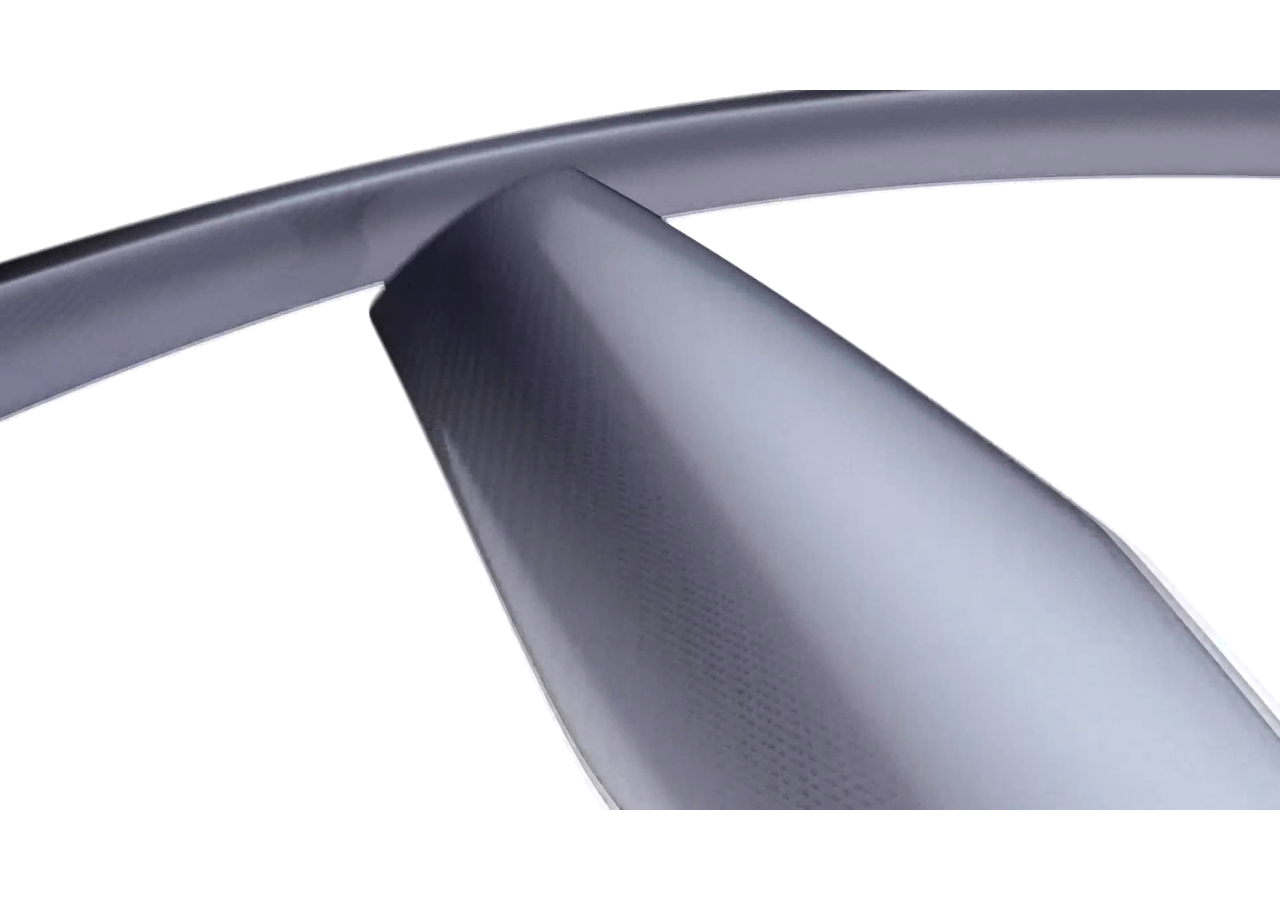
==== commit a822a39f: "fontsize decreased" ====
--- a/index.html
+++ b/index.html
@@ -161,7 +161,7 @@
                 }
                 link.classList.remove('linkHidden');
                 link.classList.add('link');
-                var linkBottom = ((parseInt(getComputedStyle(document.querySelector(".fullscreen-bg")).height) - parseInt(getComputedStyle(vid).height)))/2+parseInt(getComputedStyle(vid).height)*.87;
+                var linkBottom = ((parseInt(getComputedStyle(document.querySelector(".fullscreen-bg")).height) - parseInt(getComputedStyle(vid).height)))/2+parseInt(getComputedStyle(vid).height)*.86;
                 link.style.top = linkBottom+'px';
             }
             logoWrap.style.width =  getComputedStyle(rotor).width;
--- a/style.css
+++ b/style.css
@@ -218,7 +218,7 @@
 
 @media (min-width: 1680px) {
     .link a {
-        font-size: 54px;
+        font-size: 44px;
     }
 }
 
--- a/style.css
+++ b/style.css
@@ -218,7 +218,7 @@
 
 @media (min-width: 1680px) {
     .link a {
-        font-size: 54px;
+        font-size: 44px;
     }
 }
 
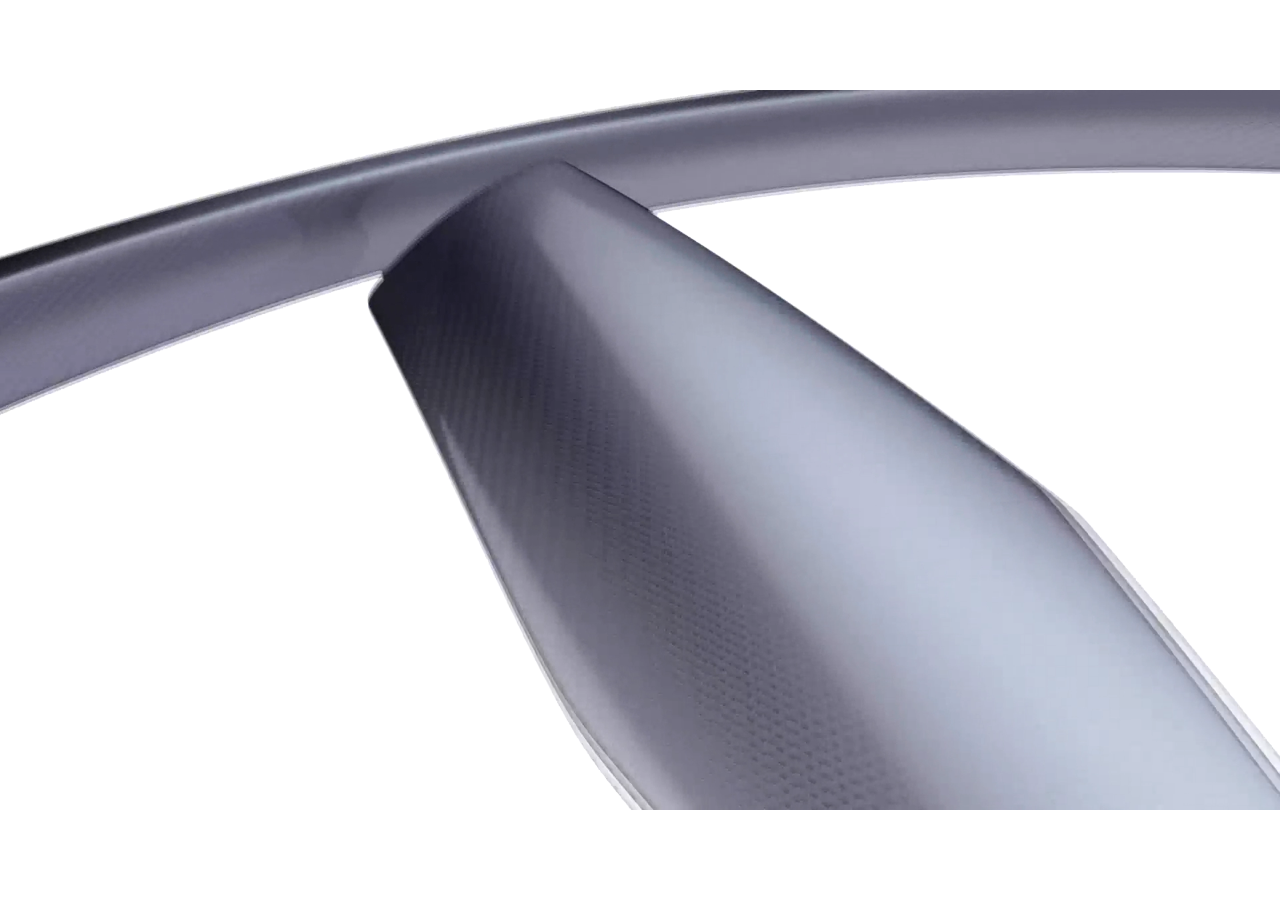
==== commit d07d5b3a: "new images No script in mobile version" ====
--- a/index.html
+++ b/index.html
@@ -4,7 +4,6 @@
     <meta charset="UTF-8">
     <title> XROTOR</title>
 
-    <link href="//www.google-analytics.com" rel="dns-prefetch">
     <link href="img/icons/favicon.ico"
           rel="shortcut icon">
     <link href="img/icons/touch.png"
@@ -13,107 +12,6 @@
     <meta http-equiv="X-UA-Compatible" content="IE=edge,chrome=1">
     <meta name="viewport" content="width=device-width, initial-scale=1.0">
     <meta name="description" content="">
-
-    <link rel='dns-prefetch' href='//home.vik'/>
-    <link rel='dns-prefetch' href='//s.w.org'/>
-    <script type="text/javascript">
-        window._wpemojiSettings = {
-            "baseUrl": "https:\/\/s.w.org\/images\/core\/emoji\/11\/72x72\/",
-            "ext": ".png",
-            "svgUrl": "https:\/\/s.w.org\/images\/core\/emoji\/11\/svg\/",
-            "svgExt": ".svg",
-            "source": {"concatemoji": "http:\/\/home.vik\/wordpress\/wp-includes\/js\/wp-emoji-release.min.js?ver=5.0.3"}
-        };
-        !function (a, b, c) {
-            function d(a, b) {
-                var c = String.fromCharCode;
-                l.clearRect(0, 0, k.width, k.height), l.fillText(c.apply(this, a), 0, 0);
-                var d = k.toDataURL();
-                l.clearRect(0, 0, k.width, k.height), l.fillText(c.apply(this, b), 0, 0);
-                var e = k.toDataURL();
-                return d === e
-            }
-
-            function e(a) {
-                var b;
-                if (!l || !l.fillText) return !1;
-                switch (l.textBaseline = "top", l.font = "600 32px Arial", a) {
-                    case"flag":
-                        return !(b = d([55356, 56826, 55356, 56819], [55356, 56826, 8203, 55356, 56819])) && (b = d([55356, 57332, 56128, 56423, 56128, 56418, 56128, 56421, 56128, 56430, 56128, 56423, 56128, 56447], [55356, 57332, 8203, 56128, 56423, 8203, 56128, 56418, 8203, 56128, 56421, 8203, 56128, 56430, 8203, 56128, 56423, 8203, 56128, 56447]), !b);
-                    case"emoji":
-                        return b = d([55358, 56760, 9792, 65039], [55358, 56760, 8203, 9792, 65039]), !b
-                }
-                return !1
-            }
-
-            function f(a) {
-                var c = b.createElement("script");
-                c.src = a, c.defer = c.type = "text/javascript", b.getElementsByTagName("head")[0].appendChild(c)
-            }
-
-            var g, h, i, j, k = b.createElement("canvas"), l = k.getContext && k.getContext("2d");
-            for (j = Array("flag", "emoji"), c.supports = {
-                everything: !0,
-                everythingExceptFlag: !0
-            }, i = 0; i < j.length; i++) c.supports[j[i]] = e(j[i]), c.supports.everything = c.supports.everything && c.supports[j[i]], "flag" !== j[i] && (c.supports.everythingExceptFlag = c.supports.everythingExceptFlag && c.supports[j[i]]);
-            c.supports.everythingExceptFlag = c.supports.everythingExceptFlag && !c.supports.flag, c.DOMReady = !1, c.readyCallback = function () {
-                c.DOMReady = !0
-            }, c.supports.everything || (h = function () {
-                c.readyCallback()
-            }, b.addEventListener ? (b.addEventListener("DOMContentLoaded", h, !1), a.addEventListener("load", h, !1)) : (a.attachEvent("onload", h), b.attachEvent("onreadystatechange", function () {
-                "complete" === b.readyState && c.readyCallback()
-            })), g = c.source || {}, g.concatemoji ? f(g.concatemoji) : g.wpemoji && g.twemoji && (f(g.twemoji), f(g.wpemoji)))
-        }(window, document, window._wpemojiSettings);
-    </script>
-    <style type="text/css">
-        img.wp-smiley,
-        img.emoji {
-            display: inline !important;
-            border: none !important;
-            box-shadow: none !important;
-            height: 1em !important;
-            width: 1em !important;
-            margin: 0 .07em !important;
-            vertical-align: -0.1em !important;
-            background: none !important;
-            padding: 0 !important;
-        }
-    </style>
-    <link rel='stylesheet' id='wp-block-library-css'
-          href='http://home.vik/wordpress/wp-includes/css/dist/block-library/style.min.css?ver=5.0.3' media='all'/>
-    <link rel='stylesheet' id='normalize-css'
-          href='http://home.vik/wordpress/wp-content/themes/html5blank-stable/normalize.css?ver=1.0' media='all'/>
-    <!--<link rel='stylesheet' id='html5blank-css'
-          href='http://home.vik/wordpress/wp-content/themes/html5blank-stable/style.css?ver=1.0' media='all'/>-->
-    <link rel='stylesheet' href='style.css' media='all'/>
-    <script type='text/javascript'
-            src='http://home.vik/wordpress/wp-content/themes/html5blank-stable/js/lib/conditionizr-4.3.0.min.js?ver=4.3.0'></script>
-    <script type='text/javascript'
-            src='http://home.vik/wordpress/wp-content/themes/html5blank-stable/js/lib/modernizr-2.7.1.min.js?ver=2.7.1'></script>
-    <script type='text/javascript' src='http://home.vik/wordpress/wp-includes/js/jquery/jquery.js?ver=1.12.4'></script>
-    <script type='text/javascript'
-            src='http://home.vik/wordpress/wp-includes/js/jquery/jquery-migrate.min.js?ver=1.4.1'></script>
-    <script type='text/javascript'
-            src='http://home.vik/wordpress/wp-content/themes/html5blank-stable/js/scripts.js?ver=1.0.0'></script>
-    <link rel='https://api.w.org/' href='http://home.vik/wordpress/wp-json/'/>
-    <link rel="icon"
-          href="img/cropped-xrotorVideoStealthFrame-32x32.jpg"
-          sizes="32x32"/>
-    <link rel="icon"
-          href="img/cropped-xrotorVideoStealthFrame-192x192.jpg"
-          sizes="192x192"/>
-    <link rel="apple-touch-icon-precomposed"
-          href="img/cropped-xrotorVideoStealthFrame-180x180.jpg"/>
-    <meta name="msapplication-TileImage"
-          content="img/cropped-xrotorVideoStealthFrame-270x270.jpg"/>
-    <script>
-        // conditionizr.com
-        // configure environment tests
-        conditionizr.config({
-            assets: 'http://home.vik/wordpress/wp-content/themes/html5blank-stable',
-            tests: {}
-        });
-    </script>
 
 </head>
 <body class="home">
@@ -134,10 +32,11 @@
             </video>
         </div>
         <div class="vidMobile fullscreen-bg">
+            <div class="mobilePreload"><img src="img/load_fullscreen.gif" alt="" class="mobilePreloadGif"></div>
             <div class="fullscreen-bg__image">
-                <img class="logo" src="img/text.png" alt="">
+                <img class="logoText " src="img/logo_text_600x1006.png" alt="">
                 <div class="logoWrap" id="logoWrap">
-                    <img id="rotor" class="rotor logo" src="img/rotor.png" alt="">
+                    <img id="rotor" class="logoRotor" src="img/logo_rotor_600x1006.png" alt="">
                 </div>
                 <p class="stealth">(CURRENTLY IN STEALTH MODE)</p>
             </div>
@@ -148,28 +47,33 @@
         <!-- /section -->
     </main>
     <script>
-        window.onload = function () {
+/*        window.onload = function () {*/
             var vid = document.getElementById('vid');
             var link = document.getElementById('link');
-            var logoWrap = document.querySelector('.logoWrap');
+            var logoWrap = document.getElementById('logoWrap');
             var rotor = document.getElementById('rotor');
-            vid.addEventListener('ended', myHandler, false);
+            var touchDevice = (navigator.maxTouchPoints || 'ontouchstart' in document.documentElement);
 
-            function myHandler(e) {
-                if (!e) {
-                    e = window.event;
-                }
-                link.classList.remove('linkHidden');
-                link.classList.add('link');
-                var linkBottom = ((parseInt(getComputedStyle(document.querySelector(".fullscreen-bg")).height) - parseInt(getComputedStyle(vid).height)))/2+parseInt(getComputedStyle(vid).height)*.86;
-                link.style.top = linkBottom+'px';
+/*            if (touchDevice) {
+                logoWrap.style.width = getComputedStyle(rotor).width;
+                logoWrap.style.height = getComputedStyle(rotor).height;
+                logoWrap.style.position = "absolute";
+                logoWrap.style.top = "0";
+            } else {*/
+                vid.addEventListener('ended', myHandler, false);
+                console.log('AddListener');
+                function myHandler(e) {
+                    if (!e) {
+                        e = window.event;
+                    }
+                    console.log('MyHandler')
+                    link.classList.remove('linkHidden');
+                    link.classList.add('link');
+                    var linkBottom = ((parseInt(getComputedStyle(document.querySelector(".fullscreen-bg")).height) - parseInt(getComputedStyle(vid).height))) / 2 + parseInt(getComputedStyle(vid).height) * .86;
+                    link.style.top = linkBottom + 'px';
+                /*}*/
             }
-            logoWrap.style.width =  getComputedStyle(rotor).width;
-            logoWrap.style.height =  getComputedStyle(rotor).height;
-            logoWrap.style.position = "absolute";
-            logoWrap.style.top = "0";
-
-        };
+/*        } ;*/
     </script>
 </div>
 </body>
--- a/style.css
+++ b/style.css
@@ -1,15 +1,8 @@
-/*
-	Theme Name: HTML5 Blank
-	Theme URI: http://html5blank.com
-	Description: HTML5 Blank WordPress Theme
-	Version: 1.4.3
-	Author: Todd Motto (@toddmotto)
-	Author URI: http://toddmotto.com
-	Tags: Blank, HTML5, CSS3
-
-	License: MIT
-	License URI: http://opensource.org/licenses/mit-license.php
-*/
+
+body {
+    font:300 30px/1.4 Verdana, Arial, sans-serif;
+    color:#000;
+}
 .fullscreen-bg {
     position: fixed;
     top: 0;
@@ -20,135 +13,118 @@
     height: 100%;
     background-color: #fff;
 }
-
-.fullscreen-bg__image {
-    max-height: 100vh;
-    position: absolute;
-    top: 40%;
-    left: 50%;
-    width: 50%;
-    -webkit-transform: translate(-50%, -40%);
-    -ms-transform: translate(-50%, -40%);
-    transform: translate(-50%, -40%);
-    -webkit-animation: opa 2s ease;
-    animation: opa 2s ease;
-    background-color: #fff;
-    text-align: center;
-    max-width: 400px;
-}
-
-.logo {
+@-webkit-keyframes preload {
+    from {
+        opacity: 1;
+        display: block;
+        visibility: visible;
+    }
+    to {
+        opacity: 0;
+        display: none;
+        visibility: hidden;
+    }
+}
+@keyframes preload {
+    from {
+        opacity: 1;
+        display: block;
+        visibility: visible;
+    }
+    to {
+        opacity: 0;
+        display: none;
+        visibility: hidden;
+    }
+}
+.mobilePreload {
+    background: #ffffff;
+    position: fixed;
+    top: 0;
+    right: 0;
+    bottom: 0;
+    left: 0;
+    overflow: hidden;
+    height: 100%;
+    z-index: 10;
+    -webkit-animation: preload 2s steps(1,end) forwards;
+    animation: preload 2s steps(1,end) forwards;
+}
+.mobilePreloadGif {
     width: 100%;
-}
-
-.rotor {
-    position: absolute;
-    top: 0;
-    left: 0;
-
 }
 
 @-webkit-keyframes opa {
     from {
         opacity: 0;
     }
-
     to {
         opacity: 1;
     }
 }
-
 @keyframes opa {
     from {
         opacity: 0;
     }
-
     to {
         opacity: 1;
     }
 }
-
 @-webkit-keyframes stealth {
     0% {
         -webkit-transform: scale(0, 0);
         -ms-transform: scale(0, 0);
         transform: scale(0, 0);
     }
-
     50% {
         -webkit-transform: scale(0, 0);
         -ms-transform: scale(0, 0);
         transform: scale(0, 0);
     }
-
     100% {
         -webkit-transform: scale(1, 1);
         -ms-transform: scale(1, 1);
         transform: scale(1, 1);
     }
 }
-
 @keyframes stealth {
     0% {
         -webkit-transform: scale(0, 0);
         -ms-transform: scale(0, 0);
         transform: scale(0, 0);
     }
-
     50% {
         -webkit-transform: scale(0, 0);
         -ms-transform: scale(0, 0);
         transform: scale(0, 0);
     }
-
     100% {
         -webkit-transform: scale(1, 1);
         -ms-transform: scale(1, 1);
         transform: scale(1, 1);
     }
 }
-
 @-webkit-keyframes imageOpa {
     0% {
         opacity: 0;
     }
-
     75% {
         opacity: 0;
     }
-
     100% {
         opacity: 1;
     }
-
-}
-
+}
 @keyframes imageOpa {
     0% {
         opacity: 0;
     }
-
     75% {
         opacity: 0;
     }
-
     100% {
         opacity: 1;
     }
-
-}
-
-.stealth {
-    position: absolute;
-    bottom: -20%;
-    left: -50%;
-    padding: 0;
-    margin: 0 auto;
-    width: 200%;
-    transform: scale(0);
-    -webkit-animation: stealth 2s ease 8s;
-    animation: stealth 2s ease 8s forwards;
-    color: rgba(127,127,127,255);
 }
 
 .fullscreen-bg__video {
@@ -164,7 +140,6 @@
     animation: opa 2s ease;
     background-color: #fff;
 }
-
 .content {
     position: absolute;
     left: 0;
@@ -172,22 +147,17 @@
     width: 100%;
     height: 99vh;
 }
-
 .vidMobile {
     display: none;
     opacity: 0;
     visibility: hidden;
 }
-
-
 .linkHidden {
     display: none;
     opacity: 0;
     visibility: hidden;
 }
-
-.link,
-.linkHidden {
+.link, .linkHidden {
     position: absolute;
     left: 50%;
     -webkit-transform: translateX(-50%);
@@ -196,376 +166,331 @@
     bottom: calc(1% + 2vh);
     margin: 0;
 }
-
 .link {
     -webkit-animation: opa 2s ease-in-out forwards;
     animation: opa 2s ease-in-out forwards;
 }
-
 .linkHidden {
     -webkit-animation: imageOpa 2s ease 2s;
     animation: imageOpa 2s ease 2s;
 }
-
 .link a {
-    font-size: 44px;
+    font-size: 46px;
     color: rgba(127,127,127,255);
 }
-
-#link a:hover {
+.link a:hover {
     text-decoration: underline;
 }
-
-@media (min-width: 1680px) {
+.fullscreen-bg__image {
+
+    margin: 0 auto;
+    position: relative;
+    animation: opa 2s ease;
+    background-color: #fff;
+    text-align: center;
+    width: 30%;
+}
+
+.logoText, .logoRotor {
+    margin: 0;
+    padding: 0;
+    width: 100%;
+    left: 0;
+}
+
+.logoText{
+    position: absolute;
+}
+.logoRotor {
+    vertical-align: middle;
+}
+.stealth {
+    font-size: 32px;
+    font-weight: 500;
+    padding:0;
+    text-align: center;
+    -webkit-transform: scale(0);
+    -ms-transform: scale(0);
+    transform: scale(0);
+    -webkit-animation: stealth 2s ease 8s;
+    animation: stealth 2s ease 8s forwards;
+    color: rgba(127,127,127,255);
+}
+
+.stealth p {
+    margin: 0;
+}
+/*Desktops 22''*/
+@media (max-width: 1680px) {
     .link a {
-        font-size: 44px;
-    }
-}
-
-
-
-
-
+        font-size: 40px;
+    }
+}
 /*Laptops - Video*/
-@media (min-width: 1025px) and (max-width: 1280px) and (max-height: 700px) {
-    #link {
-        bottom: calc(4% - 20px);
-}
-
-    #link a {
-        font-size: 30px;
-    }
-}
-
-/*Mobile Images Portrait*/
-@media (min-width: 768px) and (max-width: 1024px) {
+@media (min-width: 1025px) and (max-width: 1280px) {
+    .link a {
+        font-size: 32px;
+    }
+}
+/*Mobile Animation*/
+@media (max-width: 1024px) {
     .vid {
         display: none;
         opacity: 0;
         visibility: hidden;
     }
-
     .vidMobile {
         display: inline-block;
         opacity: 1;
         visibility: visible;
     }
-
     .linkHidden {
         display: inline-block;
         -webkit-animation: imageOpa 2s ease 1s forwards;
         animation: imageOpa 2s ease 9s forwards;
         visibility: visible;
     }
-}
-
-@media (min-width: 481px) and (max-width: 767px) {
+
+}
+
+/*Mobiles Animation Landscape*/
+@media (min-width: 768px) and (max-width: 1024px) and (orientation: landscape) {
+    #link,.link {
+        bottom: 7%;
+    }
+    .stealth, #link a {
+        font-size: 26px;
+    }
+    .stealth {
+        margin-top: 20px;
+    }
+}
+@media (min-width: 768px) and (max-width: 1024px) and (orientation: landscape) and (max-height: 400px) {
+    #link,.link {
+        bottom: 2%;
+    }
+}
+@media (min-width: 481px) and (max-width: 767px) and (orientation: landscape) {
+    .fullscreen-bg__image {
+        width: 25%;
+    }
+    #link,.link {
+        bottom: 7%;
+    }
+    .stealth, #link a {
+        font-size: 20px;
+    }
+    .stealth {
+        margin-top: 10px;
+    }
+}
+@media (max-width: 480px) and (orientation: landscape) {
+    .fullscreen-bg__image {
+        width: 25%;
+    }
+    #link,.link {
+        bottom: 7%;
+    }
+    .stealth, #link a {
+        font-size: 14px;
+    }
+    .stealth {
+        margin-top: 10px;
+    }
+}
+
+/*Mobiles Animation Portrait*/
+@media (min-width: 768px) and (max-width: 1024px) and (orientation: portrait) {
+    .fullscreen-bg__image {
+        width: 40%;
+        padding-top: 60px;
+    }
+    #link,.link {
+        bottom: 12%;
+    }
+    .stealth, #link a {
+        font-size: 32px;
+    }
+    .stealth {
+        margin-top: 20px;
+    }
+}
+
+@media (min-width: 481px) and (max-width: 767px) and (orientation: portrait) {
+    .fullscreen-bg__image {
+        width: 40%;
+        padding-top: 60px;
+    }
+    #link,.link {
+        bottom: 12%;
+    }
+    .stealth, #link a {
+        font-size: 26px;
+    }
+    .stealth {
+        margin-top: 15px;
+    }
+}
+@media (min-width: 320px) and (max-width: 480px) and (orientation: portrait) {
+    .fullscreen-bg__image {
+        width: 40%;
+        padding-top: 80px;
+    }
+
+    #link, .link {
+        bottom: 15%;
+    }
+
+    .stealth, #link a {
+        font-size: 16px;
+    }
+    .stealth {
+        margin-top: 10px;
+    }
+}
+@media (max-width: 320px) and (orientation: portrait) {
+    .fullscreen-bg__image {
+        width: 40%;
+        padding-top: 80px;
+    }
+
+    #link, .link {
+        bottom: 15%;
+    }
+
+    .stealth, #link a {
+        font-size: 14px;
+    }
+    .stealth {
+        margin-top: 10px;
+    }
+}
+/*iPad pro*/
+/*@media only screen and (min-width: 1024px) and (max-height: 1366px) and (orientation: landscape) and (-webkit-min-device-pixel-ratio: 1.5) {
     .vid {
         display: none;
         opacity: 0;
         visibility: hidden;
     }
-
     .vidMobile {
         display: inline-block;
         opacity: 1;
         visibility: visible;
     }
-
     .linkHidden {
         display: inline-block;
-        -webkit-animation: imageOpa 2s ease 1s forwards;
+        -webkit-animation: imageOpa 2s ease 9s forwards;
         animation: imageOpa 2s ease 9s forwards;
         visibility: visible;
     }
-
-    #link {
-        bottom: calc(3% - 20px);
-    }
-
-    #link a {
-        font-size: 20px;
-    }
-
-    .stealth {
-        font-size: 24px;
-    }
-}
-
-@media (min-width: 481px) and (max-width: 767px) {
-    .vid {
-        display: none;
-        opacity: 0;
-        visibility: hidden;
-    }
-
-    .vidMobile {
-        display: inline-block;
-        opacity: 1;
-        visibility: visible;
-    }
-
-    .linkHidden {
-        display: inline-block;
-        -webkit-animation: imageOpa 2s ease 1s forwards;
-        animation: imageOpa 2s ease 9s forwards;
-        visibility: visible;
-    }
-
-    #link {
-        bottom: calc(3% - 20px);
-    }
-
-    #link a {
-        font-size: 20px;
-    }
-
-    .stealth {
-        font-size: 24px;
-    }
-}
-
-
-@media (min-width: 320px) and (max-width: 480px) {
-    .vid {
-        display: none;
-        opacity: 0;
-        visibility: hidden;
-    }
-
-    .vidMobile {
-        display: inline-block;
-        opacity: 1;
-        visibility: visible;
-    }
-
-    .linkHidden {
-        display: inline-block;
-        -webkit-animation: imageOpa 2s ease 1s forwards;
-        animation: imageOpa 2s ease 9s forwards;
-        visibility: visible;
-    }
-
-    #link {
-        bottom: 10%;
-    }
-
-    #link a {
-        font-size: 16px;
-    }
-
-    .stealth {
-        font-size: 16px;
-    }
-}
-
-/*Mobiles Image Landscape*/
-@media (min-width: 768px) and (max-width: 1024px) and (orientation: landscape) {
-    .vid {
-        display: none;
-        opacity: 0;
-        visibility: hidden;
-    }
-
-    .vidMobile {
-        display: inline-block;
-        opacity: 1;
-        visibility: visible;
-    }
-
-    .linkHidden {
-        display: inline-block;
-        -webkit-animation: imageOpa 2s ease 1s forwards;
-        animation: imageOpa 2s ease 9s forwards;
-        visibility: visible;
-    }
-
-    #link {
-        bottom: calc(2% - 22px);
-    }
-
-    #link a {
-        font-size: 24px;
-    }
-
+    #link,.link {
+        bottom: 12%
+    }
+    #link a{
+        font-size: 30px;
+    }
     .fullscreen-bg__image {
         top: 35%;
         width: 26%;
     }
-
     .stealth {
-        bottom: -36px;
-        font-size: 22px;
-    }
-}
-
-@media (min-width: 481px) and (max-width: 767px) and (orientation: landscape) {
-    .vid {
-        display: none;
-        opacity: 0;
-        visibility: hidden;
-    }
-
-    .vidMobile {
-        display: inline-block;
-        opacity: 1;
-        visibility: visible;
-    }
-
-    .linkHidden {
-        display: inline-block;
-        -webkit-animation: imageOpa 2s ease 1s forwards;
-        animation: imageOpa 2s ease 9s forwards;
-        visibility: visible;
-    }
-
-    #link {
-        bottom: calc(2% - 25px);
-    }
-
-    #link a {
-        font-size: 18px;
-    }
-
-    .fullscreen-bg__image {
-        top: 35%;
-        width: 26%;
-    }
-
-    .stealth {
-        bottom: -30px;
-        font-size: 14px;
-    }
-}
-
-
-@media (min-width: 320px) and (max-width: 480px) and (orientation: landscape) {
-    .vid {
-        display: none;
-        opacity: 0;
-        visibility: hidden;
-    }
-
-    .vidMobile {
-        display: inline-block;
-        opacity: 1;
-        visibility: visible;
-    }
-
-    .linkHidden {
-        display: inline-block;
-        -webkit-animation: imageOpa 2s ease 1s forwards;
-        animation: imageOpa 2s ease 9s forwards;
-        visibility: visible;
-    }
-
-    #link {
-        bottom: -12%;
-    }
-
-    #link a {
-        font-size: 16px;
-
-    }
-
-    .fullscreen-bg__image {
-        top: 35%;
-        width: 26%;
-    }
-
-    .stealth {
-        bottom: -20px;
-        font-size: 12px;
-    }
-}
-
-
-/*iPad pro*/
-@media only screen
-and (min-width: 1024px)
-and (max-height: 1366px)
-and (orientation: landscape)
-and (-webkit-min-device-pixel-ratio: 1.5) {
-		.vid {
-			display: none;
-			opacity: 0;
-			visibility: hidden;
-		}
-    .vidMobile {
-        display: inline-block;
-        opacity: 1;
-        visibility: visible;
-    }
-    .linkHidden {
-        display: inline-block;
-        animation: imageOpa 2s ease 9s forwards;
-        visibility: visible;
-    }
-		#link {
-			bottom: calc(5% - 22px);
-		}
-		#link a{
-			font-size: 30px;
-		}
-		.fullscreen-bg__image {
-			top: 35%;
-			width: 26%;
-		}
-		.stealth {
-			bottom: -40px;
-			font-size: 26px;
-		}
-	}
-
+        bottom: -40px;
+        font-size: 26px;
+    }
+}*/
+@-webkit-keyframes rotMain {
+    0% {
+        -webkit-transform: rotate(0deg);
+        transform: rotate(0deg);
+    }
+    100% {
+        -webkit-transform: rotate(10800deg);
+        transform: rotate(10800deg);
+    }
+}
 @keyframes rotMain {
     0% {
+        -webkit-transform: rotate(0deg);
         transform: rotate(0deg);
     }
     100% {
+        -webkit-transform: rotate(10800deg);
         transform: rotate(10800deg);
     }
 }
-
+@-webkit-keyframes scaleMain{
+    0% {
+        -webkit-transform:scale(0);
+        transform:scale(0);
+    }
+    100% {
+        -webkit-transform: scale(1);
+        transform: scale(1);
+    }
+}
 @keyframes scaleMain{
     0% {
+        -webkit-transform:scale(0);
         transform:scale(0);
     }
-
-    100% {
+    100% {
+        -webkit-transform: scale(1);
         transform: scale(1);
     }
 }
-
+@-webkit-keyframes fluct {
+    0% {
+        -webkit-transform: rotate(-3deg);
+        transform: rotate(-3deg);
+    }
+    10% {
+        -webkit-transform: rotate(-15deg);
+        transform: rotate(-15deg);
+    }
+    30% {
+        -webkit-transform: rotate(8deg);
+        transform: rotate(8deg);
+    }
+    60% {
+        -webkit-transform: rotate(-4deg);
+        transform: rotate(-4deg);
+    }
+    100% {
+        -webkit-transform: rotate(0deg);
+        transform: rotate(0deg);
+    }
+}
 @keyframes fluct {
     0% {
+        -webkit-transform: rotate(-3deg);
         transform: rotate(-3deg);
     }
-
     10% {
+        -webkit-transform: rotate(-15deg);
         transform: rotate(-15deg);
     }
     30% {
+        -webkit-transform: rotate(8deg);
         transform: rotate(8deg);
     }
-
     60% {
+        -webkit-transform: rotate(-4deg);
         transform: rotate(-4deg);
     }
     100% {
+        -webkit-transform: rotate(0deg);
         transform: rotate(0deg);
     }
 }
-
 .logoWrap {
-    max-width: 100%;
-    max-height: 100%;
-    transform-origin: 50% 50%;
-    animation: rotMain 7s cubic-bezier(.26,.55,.38,1.02) forwards, fluct 2s ease-in-out 7s forwards;
-}
-
-.rotor {
-    animation: scaleMain 2s;
-}
+    -webkit-animation: rotMain 7s cubic-bezier(.26,.55,.38,1.02) 2s forwards, fluct 2s ease-in-out 9s forwards;
+    animation: rotMain 7s cubic-bezier(.26,.55,.38,1.02) 2s forwards, fluct 2s ease-in-out 9s forwards;
+}
+.logoRotor {
+    -webkit-animation: scaleMain 2s 2s;
+    animation: scaleMain 2s 2s;
+}
+
 
 /*End of Xrotor Styles*/
 
@@ -582,10 +507,7 @@
 html {
 	font-size:62.5%;
 }
-body {
-	font:300 30px/1.4 Verdana, Arial, sans-serif;
-	color:#000;
-}
+
 /* clear */
 .clear:before,
 .clear:after {
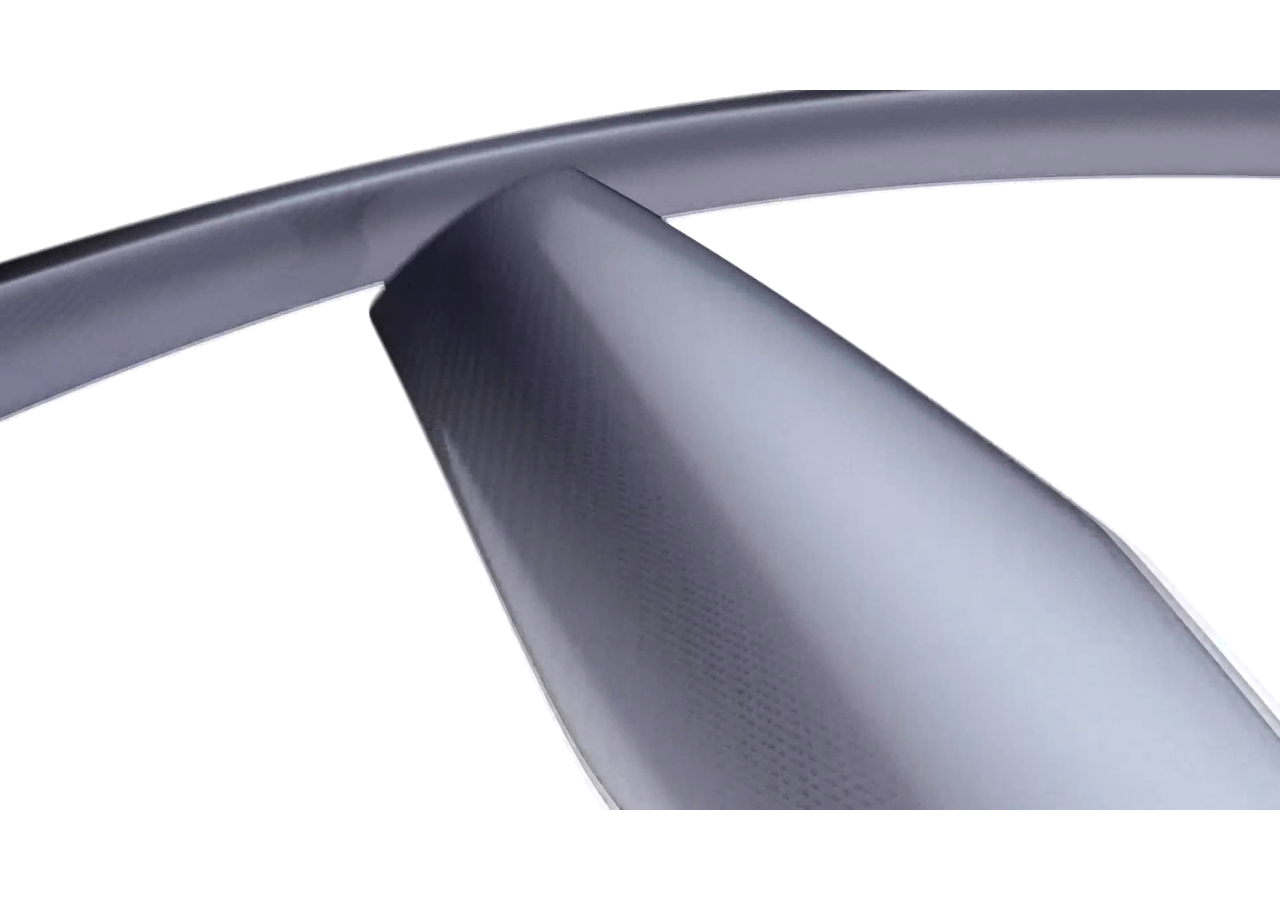
==== commit 2b124b8b: "update index" ====
--- a/index.html
+++ b/index.html
@@ -33,47 +33,36 @@
         </div>
         <div class="vidMobile fullscreen-bg">
             <div class="mobilePreload"><img src="img/load_fullscreen.gif" alt="" class="mobilePreloadGif"></div>
-            <div class="fullscreen-bg__image">
-                <img class="logoText " src="img/logo_text_600x1006.png" alt="">
-                <div class="logoWrap" id="logoWrap">
-                    <img id="rotor" class="logoRotor" src="img/logo_rotor_600x1006.png" alt="">
+            <div class="vidMobile fullscreen-bg">
+                <div class="mobilePreload"><img src="img/load_fullscreen.gif" alt="" class="mobilePreloadGif"></div>
+                <div class="fullscreen-bg__image">
+                    <img class="logoText " src="img/logo_text_600x1006.png" alt="">
+                    <div class="logoWrap" id="logoWrap">
+                        <img id="rotor" class="logoRotor" src="img/logo_rotor_600x1006.png" alt="">
+                    </div>
                 </div>
-                <p class="stealth">(CURRENTLY IN STEALTH MODE)</p>
+                <div class="stealth"><p >(CURRENTLY IN STEALTH MODE)</p></div>
             </div>
-        </div>
-        <div class="content">
-            <p class="linkHidden" id="link" ><a href="mailto:contact@xrotor.com.au">contact@xrotor.com.au</a></p>
+            <div class="content">
+                <p class="linkHidden" id="link"><a href="mailto:contact@xrotor.com.au">contact@xrotor.com.au</a></p>
+            </div>
         </div>
         <!-- /section -->
     </main>
     <script>
-/*        window.onload = function () {*/
-            var vid = document.getElementById('vid');
-            var link = document.getElementById('link');
-            var logoWrap = document.getElementById('logoWrap');
-            var rotor = document.getElementById('rotor');
-            var touchDevice = (navigator.maxTouchPoints || 'ontouchstart' in document.documentElement);
+        vid.addEventListener('ended', myHandler, false);
 
-/*            if (touchDevice) {
-                logoWrap.style.width = getComputedStyle(rotor).width;
-                logoWrap.style.height = getComputedStyle(rotor).height;
-                logoWrap.style.position = "absolute";
-                logoWrap.style.top = "0";
-            } else {*/
-                vid.addEventListener('ended', myHandler, false);
-                console.log('AddListener');
-                function myHandler(e) {
-                    if (!e) {
-                        e = window.event;
-                    }
-                    console.log('MyHandler')
-                    link.classList.remove('linkHidden');
-                    link.classList.add('link');
-                    var linkBottom = ((parseInt(getComputedStyle(document.querySelector(".fullscreen-bg")).height) - parseInt(getComputedStyle(vid).height))) / 2 + parseInt(getComputedStyle(vid).height) * .86;
-                    link.style.top = linkBottom + 'px';
-                /*}*/
+        function myHandler(e) {
+            if (!e) {
+                e = window.event;
             }
-/*        } ;*/
+            console.log('MyHandler')
+            link.classList.remove('linkHidden');
+            link.classList.add('link');
+            var linkBottom = ((parseInt(getComputedStyle(document.querySelector(".fullscreen-bg")).height) - parseInt(getComputedStyle(vid).height))) / 2 + parseInt(getComputedStyle(vid).height) * .86;
+            link.style.top = linkBottom + 'px';
+        }
+
     </script>
 </div>
 </body>
